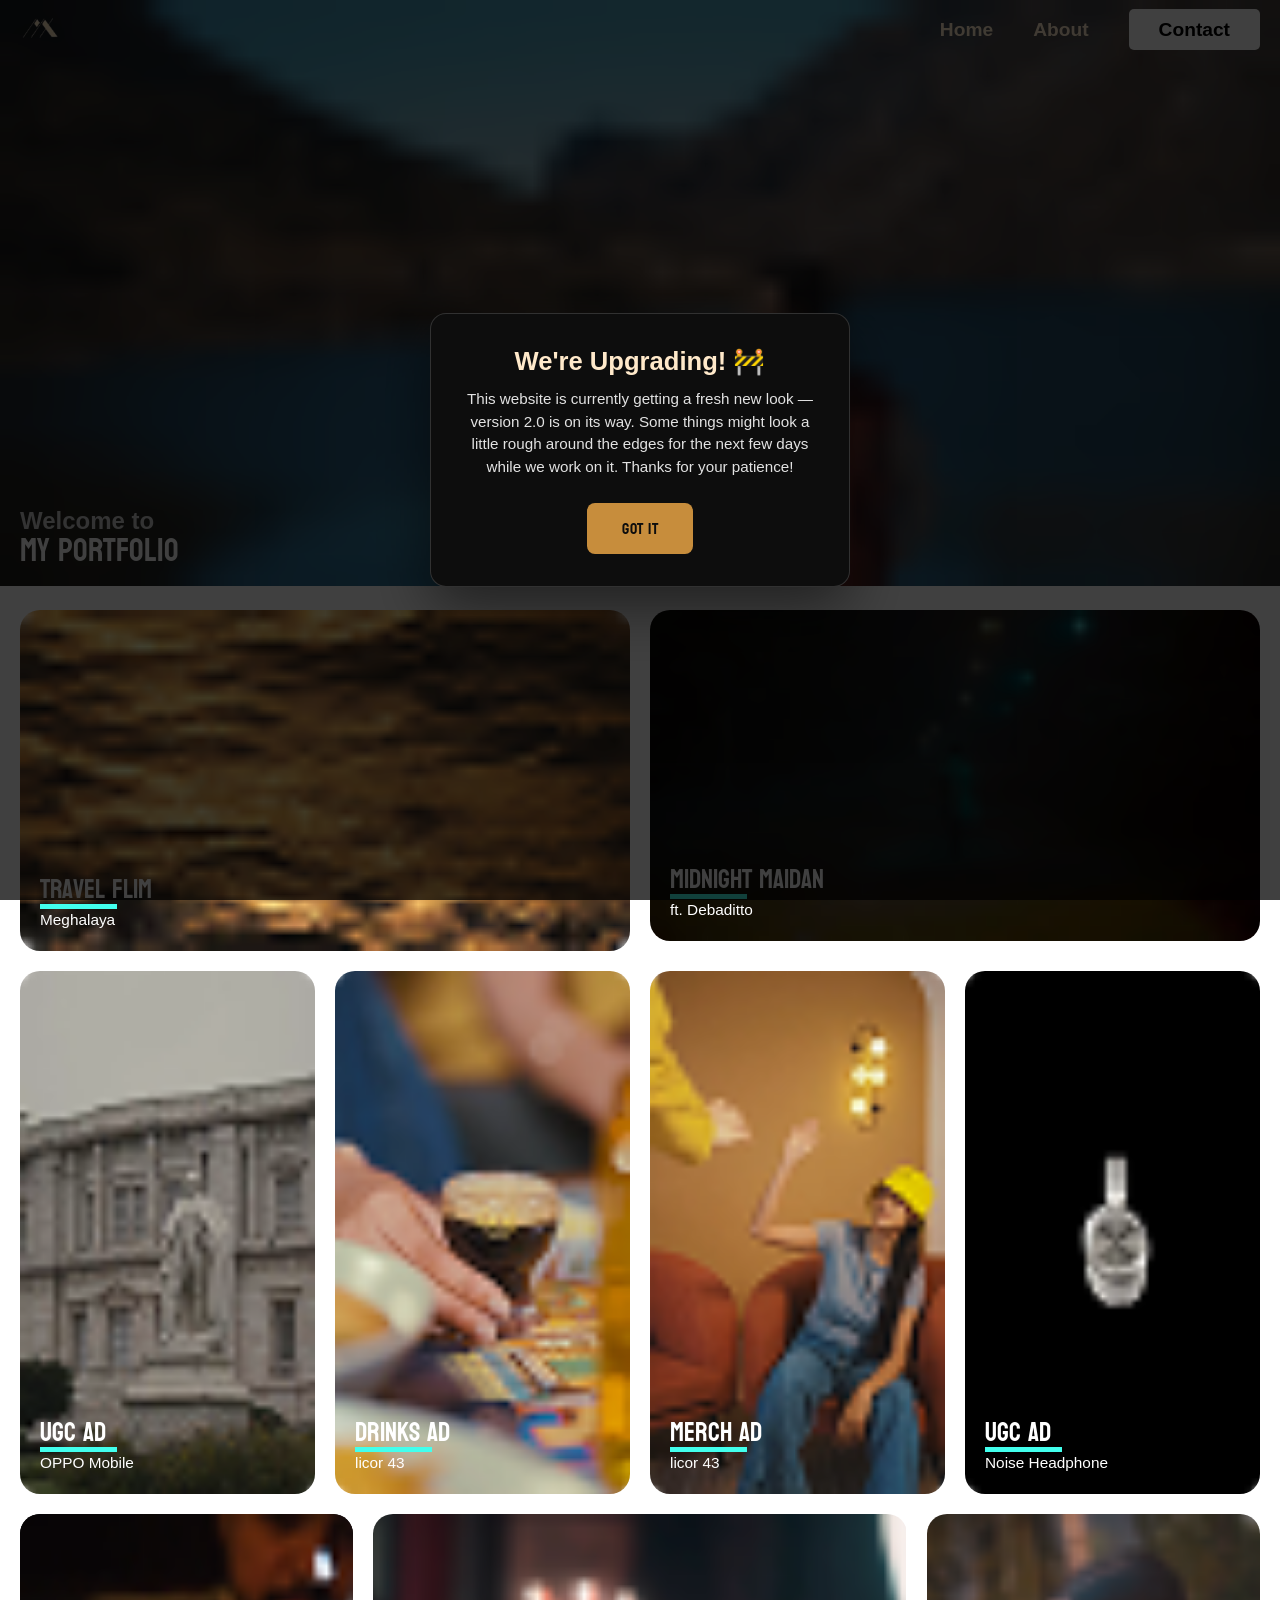
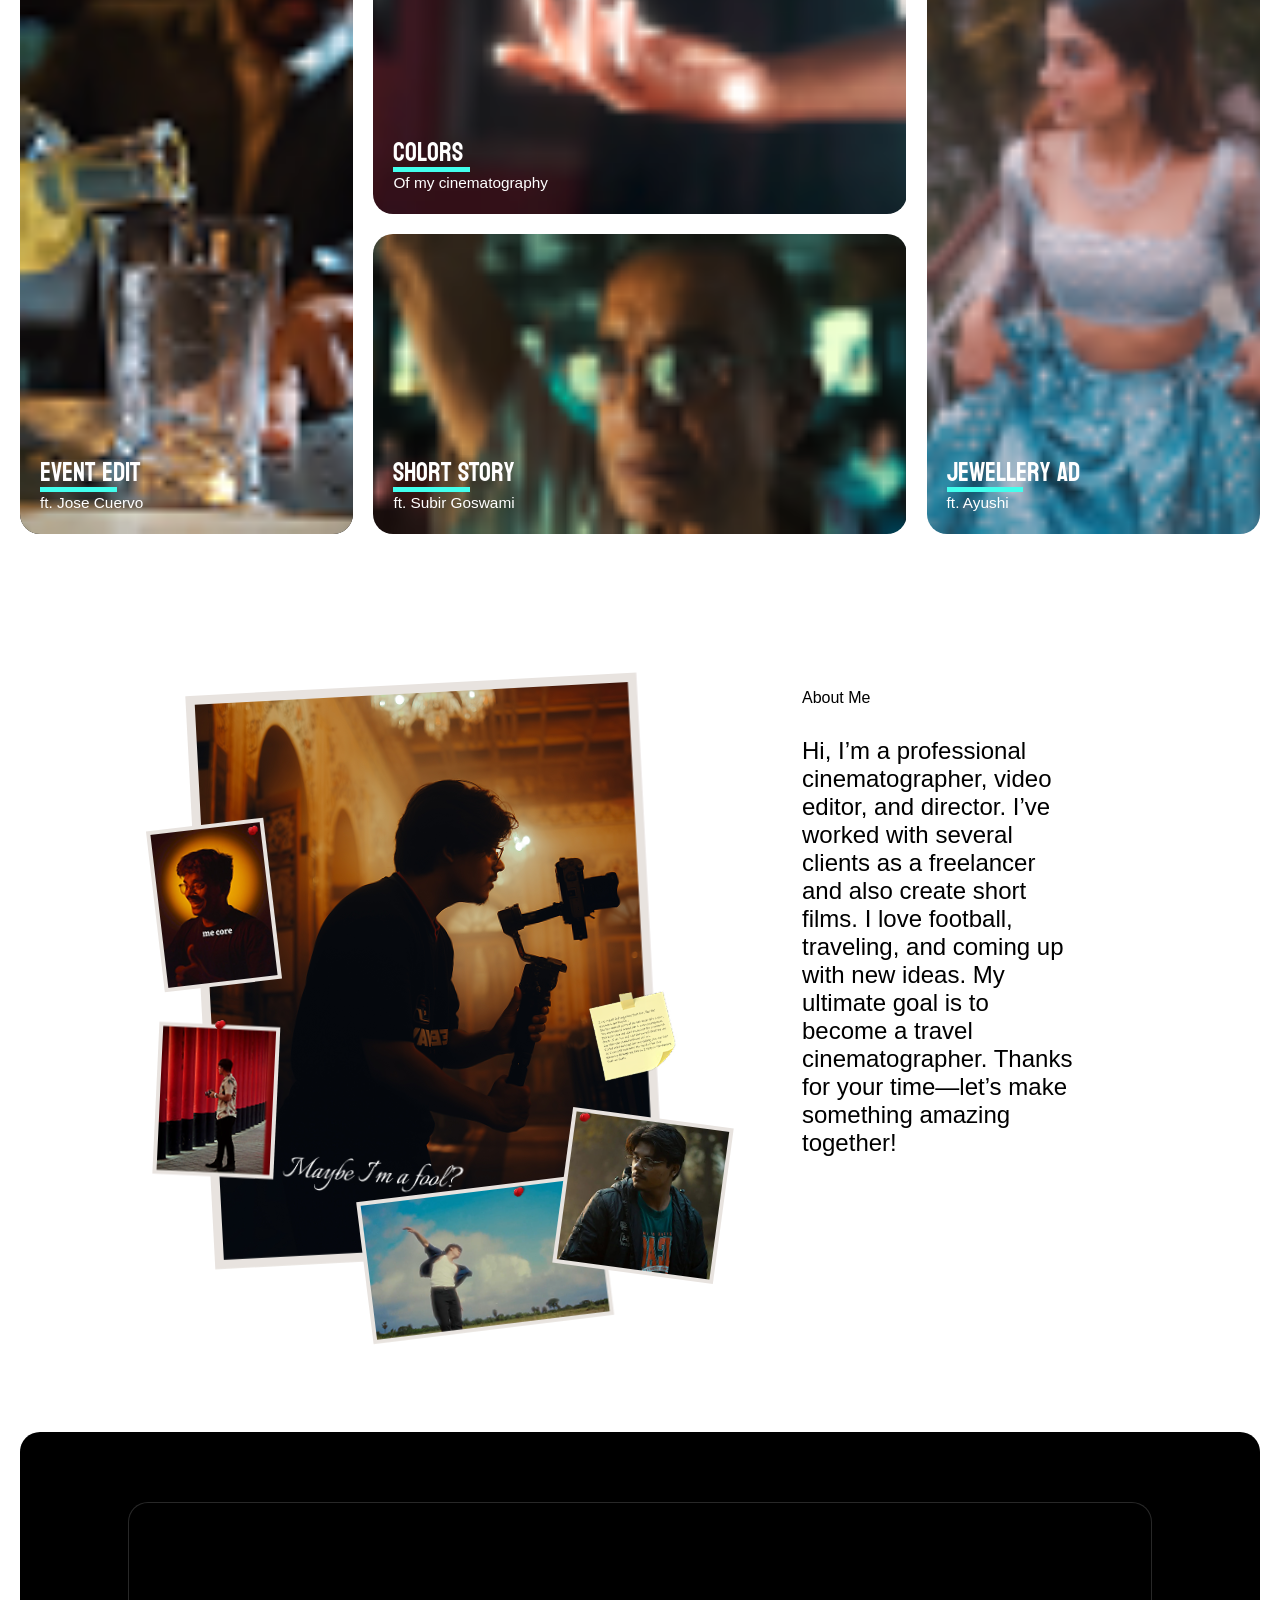
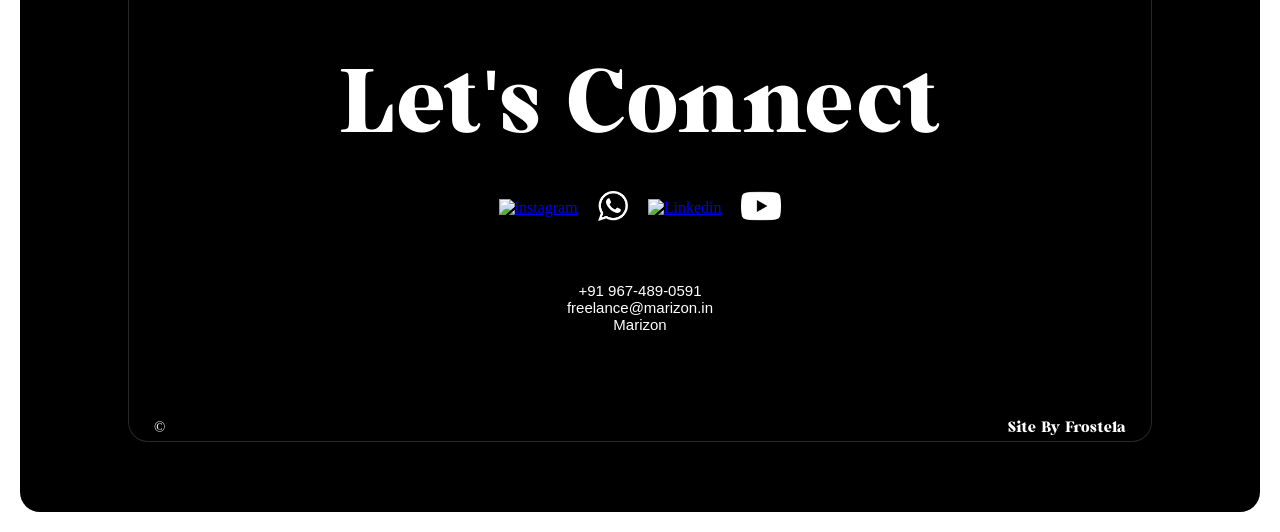
==== index.html @ afda03e9 "about me section done" ====
<!DOCTYPE html>
<html lang="en">

<head>
  <meta charset="UTF-8">
  <meta name="viewport" content="width=device-width, initial-scale=1.0">
  <link rel="stylesheet" href="style.css">
  <title>Marizon</title>

  <meta name="description"
    content="Portfolio of Marizon, showcasing cinematic videography, filmmaking, and professional video editing.">

  <link rel="canonical" href="https://marizon.in/">

  <meta property="og:title" content="Marizon | Cinematographer & Video Editor">
  <meta property="og:description" content="Explore cinematic videography, filmmaking, and professional video editing.">
  <meta property="og:image" content="https://marizon.in/contents/og-image.jpg">
  <meta property="og:url" content="https://marizon.in/">
  <meta property="og:type" content="website">

  <meta name="twitter:card" content="summary_large_image">
  <meta name="twitter:title" content="Marizon | Cinematographer & Video Editor">
  <meta name="twitter:description" content="Explore cinematic videography, filmmaking, and professional video editing.">
  <meta name="twitter:image" content="https://marizon.in/contents/og-image.jpg">

  <link rel="icon" href="/contents/favicon.ico">
</head>

<body>

  <div class="loader"></div>

  <div class="update-modal-overlay" id="updateModalOverlay">
    <div class="update-modal">
      <h2>We're Upgrading! 🚧</h2>
      <p>
        This website is currently getting a fresh new look — version 2.0 is on its way.
        Some things might look a little rough around the edges for the next few days
        while we work on it. Thanks for your patience!
      </p>
      <button id="updateModalOkBtn">Got it</button>
    </div>
  </div>

  <header>
    <nav>
      <a href="./" target="_self"><img src="contents/logo.png" fetchpriority="high" alt="logo_image" class="logo"></a>

      <button class="nav_toggle" aria-controls="primary-navigation" aria-expanded="false">
        <span class="bar"></span>
        <span class="bar"></span>
        <span class="bar"></span>
      </button>

      <div class="nav-overlay"></div>

      <ul id="primary-navigation" class="primary-navigation">
        <li class="active">
          <a href="./" target="_self">Home</a>
        </li>
        <li>
          <a href="#about_me" id="aboutMeButton">About</a>
        </li>
        <li>
          <a href="#footer" id="contactMeButton">Contact</a>
        </li>
      </ul>
    </nav>
  </header>

  <main>
    <section class="top-container">

      <video loop muted class="bgvideo" loading="lazy" preload="metadata"
        poster="/contents/video-posters/main_video_blur.png">
        <source src="contents/videos/main_video_pc.mp4" fetchpriority="high" type="video/mp4"
          media="(min-width: 768px)">
        <source src="contents/videos/main_video_phone.mp4" type="video/mp4" media="(max-width: 767px)">
      </video>

      <div class="texts">
        <h4>Welcome to</h4>
        <h2 class="main_title">My Portfolio</h2>
      </div>
    </section>

    <section class="a_mid_container">

      <div class="video-cards">
        <video loop muted class="mount_video" loading="lazy" preload="metadata"
          poster="/contents/video-posters/travel1-blur.png">
          <source src="contents/videos/travel1-PC.mp4" fetchpriority="high" type="video/mp4" media="(min-width: 768px)">
          <source src="contents/videos/travel1-phone.mp4" type="video/mp4" media="(max-width: 767px)">
        </video>
        <div class="texts">
          <h2 class="headline">Travel Flim</h2>
          <HR class='mainline'>
          </HR>
          <h4 class="mainsubtitle">Meghalaya</h4>
        </div>
      </div>

      <div class="video-cards">
        <video loop muted class="deb_moidan" loading="lazy" preload="metadata"
          poster="/contents/video-posters/deb_moidan_blur.png">
          <source src="contents/videos/car_pc.mp4" fetchpriority="high" type="video/mp4" media="(min-width: 768px)">
          <source src="contents/videos/car_phone.mp4" type="video/mp4" media="(max-width: 767px)">
        </video>
        <div class="texts">
          <h2 class="headline">Midnight Maidan</h2>
          <HR class='mainline'>
          </HR>
          <h4 class="mainsubtitle">ft. Debaditto</h4>
        </div>
      </div>

    </section>

    <section id="reels">

      <div class="video-cards">
        <video loop muted loading="lazy" class="myVideo" preload="metadata"
          poster="/contents/video-posters/Oppo-blur.png">
          <source src="contents/videos/Oppo-PC.mp4" type="video/mp4" media="(min-width: 768px)">
          <source src="contents/videos/oppo-phone.mp4" type="video/mp4" media="(max-width: 767px)">
        </video>
        <div class="texts">
          <h2 class="headline">UGC AD</h2>
          <HR class='mainline'>
          </HR>
          <h4 class="mainsubtitle">OPPO Mobile</h4>
        </div>
      </div>

      <div class="video-cards">
        <video loop muted class="drinks_video" loading="lazy" preload="metadata"
          poster="/contents/video-posters/LQR43-blur.png">
          <source src="contents/videos/LQR43-PC.mp4" type="video/mp4" media="(min-width: 768px)">
          <source src="contents/videos/LQR43-phone.mp4" type="video/mp4" media="(max-width: 767px)">
        </video>
        <div class="texts">
          <h2 class="headline">Drinks AD</h2>
          <HR class='mainline'>
          </HR>
          <h4 class="mainsubtitle">licor 43</h4>
        </div>
      </div>

      <div class="video-cards">
        <video loop muted class="drinks_video" loading="lazy" preload="metadata"
          poster="/contents/video-posters/LQR43merch-blur.png">
          <source src="contents/videos/Bike_pc.mp4" type="video/mp4" media="(min-width: 768px)">
          <source src="contents/videos/Bike_phone.mp4" type="video/mp4" media="(max-width: 767px)">
        </video>
        <div class="texts">
          <h2 class="headline">Merch AD</h2>
          <HR class='mainline'>
          </HR>
          <h4 class="mainsubtitle">licor 43</h4>
        </div>
      </div>

      <div class="video-cards">
        <video loop muted class="drinks_video" loading="lazy" preload="metadata"
          poster="/contents/video-posters/Noise-blur.png">
          <source src="contents/videos/Noise-PC.mp4" type="video/mp4" media="(min-width: 768px)">
          <source src="contents/videos/NOISE-phone.mp4" type="video/mp4" media="(max-width: 767px)">
        </video>
        <div class="texts">
          <h2 class="headline">UGC AD</h2>
          <HR class='mainline'>
          </HR>
          <h4 class="mainsubtitle">Noise Headphone</h4>
        </div>
      </div>

    </section>

    <section class="b_mid_container">

      <div class="vertical_reel">
        <video loop muted loading="lazy" class="myVideo" preload="metadata"
          poster="/contents/video-posters/josec-blur.png">
          <source src="contents/videos/didi_reel.mp4" type="video/mp4" media="(min-width: 768px)">
          <source src="contents/videos/didi_reel_small.mp4" type="video/mp4" media="(max-width: 767px)">
        </video>
        <div class="texts">
          <h2 class="headline">Event Edit</h2>
          <HR class='mainline'>
          </HR>
          <h4 class="mainsubtitle">ft. Jose Cuervo</h4>
        </div>
      </div>

      <div class="mid_div">
        <div class="mid_div_reel">
          <video loop muted loading="lazy" class="myVideo" preload="metadata"
            poster="/contents/video-posters/color_flim_blur.png">
            <source src="contents/videos/deb_moidan.mp4" type="video/mp4" media="(min-width: 768px)">
            <source src="contents/videos/deb_moidan_small.mp4" type="video/mp4" media="(max-width: 767px)">
          </video>
          <div class="texts">
            <h2 class="headline">Colors</h2>
            <HR class='mainline'>
            </HR>
            <h4 class="mainsubtitle">Of my cinematography</h4>
          </div>
        </div>

        <div class="mid_div_reel">
          <video loop muted loading="lazy" class="myVideo" preload="metadata"
            poster="/contents/video-posters/dadu_flim_blur.png">
            <source src="contents/videos/hiya_maidan_pc.mp4" type="video/mp4" media="(min-width: 768px)">
            <source src="contents/videos/hiya_moidan_phone.mp4" type="video/mp4" media="(max-width: 767px)">
          </video>
          <div class="texts">
            <h2 class="headline">Short Story</h2>
            <HR class='mainline'>
            </HR>
            <h4 class="mainsubtitle">ft. Subir Goswami</h4>
          </div>
        </div>
      </div>

      <div class="vertical_reel">
        <video loop muted loading="lazy" class="myVideo" preload="metadata"
          poster="/contents/video-posters/j_com_blur.png">
          <source src="contents/videos/j_com.mp4" type="video/mp4" media="(min-width: 768px)">
          <source src="contents/videos/J_Com_small.mp4" type="video/mp4" media="(max-width: 767px)">
        </video>
        <div class="texts">
          <h2 class="headline">jewellery ad</h2>
          <HR class='mainline'>
          </HR>
          <h4 class="mainsubtitle">ft. Ayushi</h4>
        </div>
      </div>

    </section>

    <section id="about_me">

      <div class="aboutMe_image">
        <img src="/contents/about_me_images/marizon_aboutme_pic.png" id="aboutMe_mainPic" alt="About me main picture">

        <img src="/contents/about_me_images/flying_aboutme_pic.png" id="aboutMe_flying" alt="Me flying picture"
          class="lightbox-trigger" data-type="video" data-src="/contents/videos/maybeAmAFool.mp4">

        <img src="/contents/about_me_images/meCore_aboutme_pic.png" id="aboutMe_meCore" alt="Me core picture"
          class="lightbox-trigger" data-type="video" data-src="/contents/videos/meCore.mp4">

        <img src="/contents/about_me_images/note_aboutme_pic.png" id="aboutMe_note" alt="note picture"
          class="lightbox-trigger" data-type="image" data-src="/contents/about_me_images/note_aboutme_pic_big.png">

        <img src="/contents/about_me_images/selfie_aboutme_pic.png" id="aboutMe_selfie" alt="My selfie"
          class="lightbox-trigger" data-type="image" data-src="/contents/about_me_images/selfie_aboutme_pic_big.png">

        <img src="/contents/about_me_images/toriGate_aboutme_pic.png" id="aboutMe_toriGate"
          alt="Me under Tori Gate picture" class="lightbox-trigger" data-type="image"
          data-src="/contents/about_me_images/toriGate_aboutme_pic_big.png">
      </div>

      <!-- put once, near end of <body> -->
      <div class="lightbox-overlay" id="lightboxOverlay">
        <button class="lightbox-close" id="lightboxClose" aria-label="Close">&times;</button>
        <div class="lightbox-content" id="lightboxContent"></div>
      </div>

      <div class="about-me-text">
        <h3>About Me</h3>
        <h2>Hi, I’m a professional cinematographer, video editor, and director.
          I’ve worked with several clients as a freelancer and also create short films.
          I love football, traveling, and coming up with new ideas. My ultimate goal
          is to become a travel cinematographer. Thanks for your time—let’s make something
          amazing together!
        </h2>
      </div>
    </section>
  </main>

  <footer>
    <div class="fotterbg">
      <video autoplay loop muted class="letsc_video" loading="lazy">
        <source src="contents/giphy2.mp4" fetchpriority="low" type="video/mp4">
      </video>
      <div class="fottglass">
        <div class="fotttext">
          <h1 class="conh1">Let's Connect</h1>
          <div class="scicons">
            <a class="ytcl" target="_blank" href="https://www.instagram.com/marizonx/"><img
                src="contents/instagram-white-icon.webp" alt="instagram" class="ig"></a>
            <a class="ytcl" target="_blank" href="http://Wa.me/919674890591/"><img src="contents/whatsapp.png"
                alt="Whatsapp" class="wapp"></a>
            <a class="ytcl" target="_blank" href="https://www.linkedin.com/in/marizonx/"><img
                src="contents/linkedin-app-white-icon.webp" alt="Linkedin" class="Lin"></a>
            <a class="ytcl" target="_blank" href="https://www.youtube.com/@anirbandass/"><img
                src="contents/youtube.webp" alt="youtube" class="yt"></a>
          </div>

          <div id="footer" class="cdet">
            <h4 class="cdeth1">+91 967-489-0591</h4>
            <h4 class="cdeth1">freelance@marizon.in</h4>
            <h4 class="cdeth1">Marizon</h4>
          </div>

        </div>
        <p class="crs"> &copy; <span id="currentYear"></span></p>
        <p class="siteby"><a target="_blank" href="https://frostela.com">Site By Frostela</a></p>
      </div>
    </div>
  </footer>
  <button class="scroll-to-top" id="scrollToTopBtn"><img src="contents/top.png" alt="Top"></button>
  <script type="text/javascript" src="script.js"></script>

  <script type="application/ld+json">
{
  "@context": "https://schema.org",
  "@graph": [
    {
      "@type": "Person",
      "@id": "https://marizon.in/#person",
      "name": "Anirban Das",
      "alternateName": "Marizon",
      "url": "https://marizon.in",
      "image": "https://marizon.in/contents/logo.png",
      "jobTitle": "Freelance Videographer, Cinematographer & Video Editor",
      "description": "Freelance videographer, cinematographer, and video editor creating cinematic visuals, commercial content, and storytelling films.",
      "sameAs": [
        "https://www.instagram.com/marizonx/",
        "https://www.youtube.com/@anirbandass"
      ]
      "email": "mailto:email@marizon.in",
      "telephone": "+919674890591"
      "knowsAbout": [
        "Videography",
        "Cinematography",
        "Video Editing",
        "Commercial Films",
        "Color Grading",
        "Content Creation"
      ]
    },
    {
      "@type": "WebSite",
      "@id": "https://marizon.in/#website",
      "url": "https://marizon.in",
      "name": "Marizon",
      "description": "Portfolio of Anirban Das (Marizon), freelance videographer, cinematographer, and video editor.",
      "publisher": {
        "@id": "https://marizon.in/#person"
      },
      "inLanguage": "en"
    }
  ]
}
</script>
</body>

</html>
---- style.css ----
* {
    margin: 0;
    padding: 0;
    box-sizing: border-box;
}

@media (prefers-reduced-motion: no-preference) {
  html {
    scroll-behavior: smooth;
  }
}

@font-face {
    font-family: 'ProzaLibre-BoldItalic';
    src: url(/fonts/ProzaLibre-BoldItalic.ttf);
    font-display: swap;
}

@font-face {
    font-family: 'Koulen-Regular';
    src: url(/fonts/Koulen-Regular.ttf);
    font-display: swap;
}

@font-face {
    font-family: 'Black_Emerald';
    src: url(/fonts/Black_Emerald.ttf);
    font-display: swap;
}

body {
    overflow-x: hidden;
}

/* Hide the scrollbar for Chrome, Safari, and Opera */
body::-webkit-scrollbar {
    width: 8px;
    background-color: #ffffff;
}

/* Customize scrollbar track */
body::-webkit-scrollbar-track {
    border-radius: 10px;
}

/* Customize scrollbar thumb */
body::-webkit-scrollbar-thumb {
    background-color: #776e61;
    border-radius: 10px;
}

/* Show scrollbar on hover */
body:hover::-webkit-scrollbar {
    width: 8px;
}

/* Optional: Customize scrollbar corner */
body::-webkit-scrollbar-corner {
    background-color: #ffffff;
}

/* ===== UPDATE NOTICE MODAL ===== */

.update-modal-overlay {
    position: fixed;
    inset: 0;
    background: rgba(0, 0, 0, 0.75);
    display: flex;
    align-items: center;
    justify-content: center;
    z-index: 5000;
    opacity: 1;
    visibility: visible;
    transition: opacity 0.3s ease, visibility 0.3s ease;
}

.update-modal-overlay.hidden {
    opacity: 0;
    visibility: hidden;
    pointer-events: none;
}

.update-modal {
    background: #0d0d0d;
    border: 1px solid rgba(255, 255, 255, 0.15);
    border-radius: 16px;
    max-width: 420px;
    width: 88%;
    padding: 2rem 1.75rem;
    text-align: center;
    box-shadow: 0 20px 60px rgba(0, 0, 0, 0.5);
}

.update-modal h2 {
    color: #FFE9CA;
    font-family: Arial, Helvetica, sans-serif;
    font-size: 1.6rem;
    margin-bottom: 0.75rem;
}

.update-modal p {
    color: #e2e2e2;
    font-family: Arial, sans-serif;
    font-size: 0.95rem;
    line-height: 1.5;
    margin-bottom: 1.5rem;
}

.update-modal button {
    background-color: #c78d3c;
    color: #0d0d0d;
    border: none;
    padding: 0.7rem 2.2rem;
    border-radius: 8px;
    font-family: 'Koulen-Regular', sans-serif;
    font-size: 1rem;
    letter-spacing: 0.5px;
    cursor: pointer;
    transition: background-color 0.2s ease;
}

.update-modal button:hover {
    background-color: #a86f29;
}


/* ===== NAVBAR ===== */

nav {
    width: 100%;
    position: fixed;
    top: 0;
    left: 0;
    display: flex;
    align-items: center;
    justify-content: space-between;
    padding: 12px 20px;
    z-index: 1000;
}

.logo {
    width: 3.2vw;
    height: auto;
}

.nav_toggle {
    background: none;
    border: none;
    cursor: pointer;
    display: flex;
    flex-direction: column;
    justify-content: center;
    align-items: center;
    width: 32px;
    height: 32px;
    z-index: 1002;
}

.nav_toggle .bar {
    display: block;
    width: 26px;
    height: 3px;
    background-color: #FFE9CA;
    border-radius: 2px;
    margin: 4px 0;
    transition: transform 0.3s ease, opacity 0.3s ease;
}

/* Morph into X when open */
.nav_toggle.active .bar:nth-child(1) {
    transform: translateY(11px) rotate(45deg);
}

.nav_toggle.active .bar:nth-child(2) {
    opacity: 0;
}

.nav_toggle.active .bar:nth-child(3) {
    transform: translateY(-11px) rotate(-45deg);
}

/* Mobile nav panel — drops from top, below the navbar */
.primary-navigation {
    position: absolute;
    top: 100%;
    left: 0;
    width: 100%;
    height: 30vh;
    background: #0d0d0d;
    display: flex;
    flex-direction: column;
    align-items: center;
    justify-content: center;
    gap: 2rem;
    padding: 0 2rem 2rem 2rem;
    list-style: none;
    transform: translateY(-100%);
    opacity: 0;
    visibility: hidden;
    transition: transform 0.3s ease, opacity 0.3s ease, visibility 0.3s ease;
    z-index: 1001;
}

.primary-navigation.open {
    transform: translateY(0);
    opacity: 1;
    visibility: visible;
}

.primary-navigation a {
    color: #FFE9CA;
    text-decoration: none;
    font-size: 1.2rem;
    font-family: Helvetica, Arial, sans-serif;
    font-weight: 700;
}

.primary-navigation #contactMeButton {
    background-color: #ffffff !important;
    color: rgb(0, 0, 0) !important;
    padding: 10px 30px;
    border-radius: 5px;
}

.primary-navigation a:hover {
    color: #998569;
}

.back-butt {
    background: none;
    border: none;
    cursor: pointer;
    align-self: flex-end;
    margin-bottom: 1rem;
}

.x-icon {
    width: 22px;
}



/* Dark overlay behind the panel */
.nav-overlay {
    position: fixed;
    inset: 0;
    background: rgba(0, 0, 0, 0.5);
    opacity: 0;
    visibility: hidden;
    transition: opacity 0.3s ease;
    z-index: 1000;
}

.nav-overlay.open {
    opacity: 1;
    visibility: visible;
}

/* ===== DESKTOP ===== */
@media (min-width: 1070px) {

    .nav_toggle,
    .nav-overlay {
        display: none;
    }

    .primary-navigation {
        position: static;
        height: auto;
        width: auto;
        background: transparent;
        flex-direction: row;
        align-items: center;
        gap: 2.5rem;
        padding: 0;
        transform: none;
        transition: none;
        opacity: 1;
        visibility: visible;
    }

    /* .primary-navigation a {
        font-size: 1.5rem;
    } */
}

.bgvideo {
    position: relative;
    top: 0;
    left: 0;
    width: 100%;
    height: 100%;
    object-fit: cover;
    z-index: 1;
    background-image: url(contents/main_video_blur.png);
    background-size: cover;
}

.top-container {
    position: relative;
    z-index: 1;
    transition: top 0.5s, font-size 0.5s;
    left: 0;
}

.top-container h4 {
    font-size: 1.5rem;
    font-family: Arial, Helvetica, sans-serif;
    color: rgb(202, 202, 202);
}

.top-container .main_title {
    line-height: 1;
}

.top-container .texts {
    bottom: 10px !important;
}

/* .main_title,
.main_line,
.main_subtitle {
    position: absolute;
    left: 2%;
    z-index: 2;
} */

.main_title {
    font-size: 2.5vw;
    color: #ffffff;
    font-family: 'Koulen-Regular', sans-serif;
    font-weight: 200;
    text-align: left;
    transition: font-size 0.5s;
    bottom: 0;
    padding-bottom: 1vw;
    position: relative;
}

.main_line {
    background-color: #42ffed;
    transition: margin-bottom 0.5s;
    position: relative;
}

.main_subtitle {
    color: #ffffff;
    font-family: 'Koulen-Regular', sans-serif;
    font-weight: 100;
    transition: font-size 0.5s;
    position: relative;
}


@media (min-aspect-ratio: 16/9) {
    .bgvideo {
        width: 100%;
        height: 86vh;
    }

    .main-container {
        top: 76%;
        font-size: 3vh;
    }
}


@media (max-aspect-ratio: 16/9) {
    .bgvideo {
        width: 100%;
        height: auto;
    }

    .main-container {
        top: 56%;
        font-size: 3vh;
    }
}

.a_mid_container {
    position: relative;
    width: 100%;
    z-index: 1;
    transition: top 0.5s, font-size 0.5s;
    left: 0;
    padding: 20px;
    columns: 2;
    column-gap: 20px;
}

.video-cards {
    position: relative;
    width: 100%;

}

.texts {
    position: absolute;
    bottom: 20px;
    left: 20px;
    z-index: 5;
}

.headline {
    position: relative;
    z-index: 21;
    color: white;
    font-size: 2vw;
    font-family: 'Koulen-Regular', sans-serif;
    font-weight: 100;
    text-align: left;
    transition: font-size 0.5s;
    top: 1%;
    line-height: 100%;
}

.mainline {
    margin: 0;
    padding: 0;
    border: 0;
    width: 6vw;
    height: 0.6vh;
    background-color: #42ffed;
    transition: margin-bottom 0.5s;

}

.mainsubtitle {
    color: #ffffff;
    font-family: arial, sans-serif;
    font-size: 1.2vw;
    font-weight: 100;
    text-align: left;
    transition: font-size 0.5s;
    line-height: 140%;
}

.video-cards video {
    position: relative;
    width: 100%;
    border-radius: 20px;
    display: block;
}

/* .mount_video,
.deb_moidan,
.drinks_video {
    margin-bottom: 20px;
    
} */

/* reels --------------------------------------------------------------------------------------------- */

#reels {
    position: relative;
    width: 100%;
    z-index: 1;
    transition: top 0.5s, font-size 0.5s;
    left: 0;
    padding: 0 20px;
    columns: 4;
    column-gap: 20px;
    margin-bottom: 20px;
}


/* B Mid Container -------------------------------------------------------------------------------------*/

.b_mid_container {
    position: relative;
    width: 100%;
    z-index: 1;
    transition: top 0.5s, font-size 0.5s;
    left: 0;
    padding: 0 20px;
    display: flex;
    align-items: stretch;
    gap: 20px;
}

.vertical_reel{
    position: relative;
    flex: 1;
}

.vertical_reel video {
    width: 100%;
    height: 100%;
    border-radius: 20px;
    background: #000;
    display: block;
    object-fit:cover;
}

.mid_div {
    display: flex;
    width: 43%;
    gap: 20px;
    flex-direction: column;
    position: relative;
}

.mid_div_reel {
    aspect-ratio: 16/9;
    height: 50%;
    position: relative;
}

.mid_div_reel video {
    width: 100%;
    height: 100%;
    object-fit: cover;
    border-radius: 20px;
    display: block;
}

.color_flim_video,
.dj_video,
.gym_video,
.mount_video,
.drinks2_video {
    cursor: pointer;
}

/* Loader ------------------------------------------------------------------------------------------------- */

.loader {
    position: fixed;
    top: 0;
    left: 0;
    width: 100vw;
    height: 100vh;
    display: flex;
    justify-content: center;
    align-items: center;
    background-color: black;
    transition: opacity 0.75s visibility 0.75s;
    z-index: 1000;
}

.loader-hidden {
    opacity: 0;
    visibility: hidden;
}

.loader::after {
    content: "";
    width: 75px;
    height: 75px;
    border: 15px solid #ffffff;
    border-top-color: #c78d3c;
    border-radius: 50%;
    animation: loading 0.75s ease infinite;
}

@keyframes loading {
    from {
        transition: rotate(0turn);
    }

    to {
        transform: rotate(1turn);
    }
}

.letsc_video {
    position: absolute;
    /* Make the video position absolute */
    top: 0;
    left: 0;
    width: 100%;
    height: 100%;
    object-fit: cover;
    /* Ensures the video covers the entire area without distortion */
    z-index: 1;
    /* Ensures the video stays behind other content */
}

/* About me Section ---------------------------------------------------------------------------------------------- */

#about_me{
    display: flex;
    flex-direction: row;
    padding: 150px 200px;
    gap: 150px;
    justify-content: center;
    align-items: center;
    scroll-margin-top: 0px;
}

.about-me-text h3{
    font-family: Arial, Helvetica, sans-serif;
    font-weight: 100;
    margin-bottom: 30px;
    font-size: 1rem;
}

.about-me-text h2{
    font-family: Arial, Helvetica, sans-serif;
    font-weight: 100;
    padding-bottom: 100px;
}

.aboutMe_image{
    position: relative;
}

#aboutMe_mainPic{
    position: relative;
    z-index: 1;
    transform:rotate(-3deg);
}

#aboutMe_flying{
    position: absolute;
    z-index: 2;
    left: 164px;
    bottom: -68px;
    transform:rotate(-7deg);
}

#aboutMe_meCore{
    position: absolute;
    z-index: 2;
    left: -45px;
    bottom: 276px;
    transform:rotate(-6.69deg);
}

#aboutMe_note{
    position: absolute;
    z-index: 2;
    left: 388px;
    bottom: 179px;
}

#aboutMe_selfie{
    position: absolute;
    z-index: 3;
    left: 362px;
    bottom: -12px;
    transform:rotate(7.65deg);
}

#aboutMe_toriGate{
    position: absolute;
    z-index: 2;
    left: -44px;
    bottom: 85px;
    transform:rotate(2.68deg);
}

#aboutMe_flying, #aboutMe_meCore{
    cursor: url('/contents/play_hover.png') 16 16, pointer;
}

#aboutMe_note, #aboutMe_selfie, #aboutMe_toriGate{
    cursor: url('/contents/zoom_hover.png') 16 16, pointer;
}

/* ===== Lightbox ===== */

.lightbox-overlay {
    position: fixed;
    inset: 0;
    background: transparent;
    backdrop-filter: blur(12px);
    -webkit-backdrop-filter: blur(12px);
    display: flex;
    align-items: center;
    justify-content: center;
    z-index: 3000;
    opacity: 0;
    visibility: hidden;
    transition: opacity 0.3s ease, visibility 0.3s ease;
}

.lightbox-overlay.open {
    opacity: 1;
    visibility: visible;
}

.lightbox-content {
    max-width: 85vw;
    max-height: 85vh;
    position: relative;
    transform: scale(0.92);
    transition: transform 0.3s ease;
}

.lightbox-overlay.open .lightbox-content {
    transform: scale(1);
}

.lightbox-content img,
.lightbox-content video {
    max-width: 85vw;
    max-height: 85vh;
    width: auto;
    height: auto;
    display: block;
    /* box-shadow: 0 20px 60px rgba(0, 0, 0, 0.5); */
}

.lightbox-close {
    position: fixed;
    top: 24px;
    right: 32px;
    background: none;
    border: none;
    color: #fff;
    font-size: 2.5rem;
    line-height: 1;
    cursor: pointer;
    z-index: 3001;
    opacity: 0.85;
    transition: opacity 0.2s ease, transform 0.2s ease;
}

.lightbox-close:hover {
    opacity: 1;
    transform: rotate(90deg);
}

body.lightbox-locked {
    overflow: hidden;
}

/* Footer Section ------------------------------------------------------------------------------------------------------ */

footer {
    display: flex;
    justify-content: center;
    align-items: center;
    width: 100%;
    height: 80vh;
    padding: 20px;
    position: relative;
    overflow: hidden;
    box-sizing: border-box;
}

.fotterbg {
    position: relative;
    /* Set the position to relative to contain the video */
    width: 100%;
    /* Full width of the footer */
    height: 100%;
    /* Full height of the footer */
    background-color: black;
    z-index: 2;
    overflow: hidden;
    box-sizing: border-box;
    border-radius: 20px;
    background-size: cover;
    background-repeat: no-repeat;
}


.fottglass {
    position: absolute;
    top: 50%;
    left: 50%;
    width: 80vw;
    height: 60vh;
    transform: translate(-50%, -50%);
    align-items: center;
    justify-content: center;
    display: flex;
    flex-direction: column;
    flex-wrap: wrap;
    border-radius: 20px;
    background-color: hsla(0, 0%, 0%, 0.534);
    z-index: 4;
    box-sizing: border-box;
    border: 1px solid;
    border-color: hsla(0, 0%, 100%, 0.158)
}

@supports (backdrop-filter: blur(3em)) {
    .fottglass {
        background: hsla(0, 0%, 0%, 0.041);
        backdrop-filter: blur(0.5em);
    }

}


.conh1 {
    color: #ffffff;
    font-size: 7vw;
    font-weight: 200;
    transition: font-size 0.5s;
    z-index: 5;
    text-align: center;
    position: relative;
    font-family: 'Black_Emerald', 'Helvetica Neue', Helvetica, arial;
}

.scicons {
    display: flex;
    flex-direction: row;
    position: relative;
    top: 10px;
    flex-wrap: wrap;
    justify-content: center;
    margin: 2%;
}

img.ig {
    width: 30px;
    margin: 10px;
    transition: all 0.3s ease;
}

img.ig:hover {
    content: url(contents/1_Instagram_colored_svg_1-512.webp);
}

img.wapp {
    width: 30px;
    margin: 10px;
}

img.wapp:hover {
    content: url(contents/images-removebg-preview.png);
}

img.Lin {
    width: 29px;
    margin: 10px;
}

img.Lin:hover {
    content: url(contents/LinkedIn_icon.svg.png);
}

img.yt {
    width: 40px;
    margin: 10px;
}

img.yt:hover {
    content: url(contents/youtube\ color.png);
}

.ytcl {
    align-self: center;
}

.cdet {
    display: flex;
    flex-direction: column;
    position: relative;
    top: 40px;
}

.cdeth1 {
    color: #ffffff;
    font-weight: 200;
    transition: font-size 0.5s;
    z-index: 5;
    text-align: center;
    position: relative;
    font-size: 15px;
    font-family: Arial, Helvetica, sans-serif;
}

.crs {
    font-size: 15px;
    z-index: 6;
    color: rgb(255, 255, 255);
    position: absolute;
    bottom: 5px;
    /* adjust as needed */
    left: 25px;
    /* adjust as needed */

}

.siteby {
    font-size: 15px;
    z-index: 6;
    color: rgb(255, 255, 255);
    position: absolute;
    bottom: 5px;
    /* adjust as needed */
    right: 25px;
    /* adjust as needed */
}

.siteby a {
    text-decoration: none;
    color: rgb(255, 255, 255);
    font-family: 'Black_Emerald', 'Helvetica Neue', Helvetica;
}

.siteby a:hover {
    color: rgb(134, 134, 134);
}

.scroll-to-top {
    display: none;
    /* Hidden by default */
    position: fixed;
    bottom: 20px;
    right: 20px;
    z-index: 1000;
    background-color: #c78d3c;
    /* Black background */
    border: none;
    padding: 10px 15px;
    border-radius: 50%;
    cursor: pointer;
    width: 60px;
    height: 60px;
}

.scroll-to-top img {
    width: 50px;
    height: auto;
    position: absolute;
    top: 50%;
    left: 50%;
    transform: translate(-50%, -50%);
}

.scroll-to-top img:hover {
    content: url(contents/top_white.png);
}

.scroll-to-top.show {
    display: block;
    /* Show button when scrolled to bottom */
}

/* Tab view */

@media (min-width: 768px) and (max-width: 1070px) {

    .menubar {
        width: 4vh;
        height: auto;
    }

    .logo {
        width: 5vw;
        height: auto;
        transition: width 0.5s;
    }

    .main_title {
        font-size: 3vw;
    }

    .x-icon {
        width: 5vw;
        transition: width 0.1s;
        position: absolute;
        /* Add this line */
        top: 2%;
        left: 2%;
    }

    .headline {
        position: relative;
        z-index: 21;
        color: white;
        font-size: 150%;
        font-family: 'Koulen-Regular', sans-serif;
        font-weight: 100;
        text-align: left;
        transition: font-size 0.5s;
        top: 1%;
        line-height: 100%;
    }

    .mainline {
        margin: 0;
        padding: 0;
        border: 0;
        width: 20%;
        height: 0.5vh;
        background-color: #42ffed;
        transition: margin-bottom 0.5s;

    }

    .mainsubtitle {
        color: #ffffff;
        font-size: 80%;
        font-weight: 200;
        text-align: left;
        transition: font-size 0.5s;
        line-height: 150%;
    }

    .mini_title {
        position: absolute;
        left: 2vw;
        bottom: 4vw;
    }

}

/* Mobile Styles */

@media (max-width: 767px) {
    nav {
        background-color: black;
        position: relative;
    }

    .menubar {
        width: 8vw;
        height: auto;
    }

    .logo {
        width: 10vw;
        height: auto;
        transition: width 0.5s;
    }

    .content h1 {
        color: #ffffff;
        font-size: 2vh;
        font-weight: 600;
        transition: font-size 0.5s;
    }

    button.nav_toggle {
        padding-right: 5px;
        transition: width 0.5s;
    }

    .bgvideo {
        position: relative;
        width: 100%;
        height: 55vh;
        object-fit: cover;
        z-index: 1;
    }

    .main_title {
        font-size: 10vw;
    }

    .mount_video {
        width: 100%;
        border-radius: 15px;
        grid-column: 1 / 3;
        grid-row: 9 / auto;
    }

    .my_works_img {
        width: 100%;
        height: auto;
        grid-column: 1 / 3;
        grid-row: 1 / 8;
        border-radius: 15px;
    }

    .deb_moidan {
        width: 100%;
        border-radius: 15px;
        grid-column: 1 / 3;
        grid-row: 57 / auto;
    }

    .my_work_h {
        font-size: 9vw;
    }

    .j_com_video {
        width: 100%;
        border-radius: 15px;
        grid-column: 1 / 2;
        grid-row: 28 / auto;
    }

    .drinks_video {
        width: 100%;
        border-radius: 15px;
        grid-column: 2 / 3;
        grid-row: 28 / auto;
        background-image: url(contents/drinks_blur_small.png);
    }

    .x-icon {
        width: 10vw;
        transition: width 0.1s;
        position: absolute;
        /* Add this line */
        top: 2%;
        left: 2%;
    }

    .siteby {
        font-size: 10px;
        z-index: 10;
    }

    .crs {
        font-size: 10px;

    }

    .gr_container {
        grid-template-columns: 1fr;
        grid-template-rows: 1fr;
    }

    .headline {
        position: relative;
        z-index: 21;
        color: white;
        font-size: 180%;
        font-family: 'Koulen-Regular', sans-serif;
        font-weight: 100;
        text-align: left;
        transition: font-size 0.5s;
        top: 1%;
        line-height: 100%;
    }

    .mainline {
        margin: 0;
        padding: 0;
        border: 0;
        width: 13%;
        height: 0.6vh;
        background-color: #42ffed;
        transition: margin-bottom 0.5s;

    }

    .mainsubtitle {
        color: #ffffff;
        font-size: 110%;
        font-weight: 200;
        text-align: left;
        transition: font-size 0.5s;
        line-height: 150%;
    }
}

@media (min-width: 440px) and (max-width: 766px) {
    .main_title {
        font-size: 10vw;
    }

    .conh1 {
        color: #ffffff;
        font-size: 15vw;
        font-weight: 200;
        transition: font-size 0.5s;
        z-index: 5;
        text-align: center;
        position: relative;
        font-family: 'Black_Emerald', 'Helvetica Neue', Helvetica, arial;
    }

    .headline {
        position: relative;
        z-index: 21;
        color: white;
        font-size: 150%;
        font-family: 'Koulen-Regular', sans-serif;
        font-weight: 100;
        text-align: left;
        transition: font-size 0.5s;
        top: 1%;
        line-height: 100%;
    }

    .mainline {
        margin: 0;
        padding: 0;
        border: 0;
        width: 25%;
        height: 0.5vh;
        background-color: #42ffed;
        transition: margin-bottom 0.5s;

    }

    .mainsubtitle {
        color: #ffffff;
        font-size: 100%;
        font-weight: 200;
        text-align: left;
        transition: font-size 0.5s;
        line-height: 150%;
    }
}

@media (min-width: 289px) and (max-width: 439px) {
    .main_title {
        font-size: 30px;
    }

    .main_line {
        width: 20vw;
        height: 5px;
        transition: margin-bottom 0.5s;
        top: 86%;
    }

    .main_subtitle {
        font-size: 15px;
        transition: font-size 0.5s;
        top: 87%;
    }

    .conh1 {
        color: #ffffff;
        font-size: 15vw;
        font-weight: 200;
        transition: font-size 0.5s;
        z-index: 5;
        text-align: center;
        position: relative;
        font-family: 'Black_Emerald', 'Helvetica Neue', Helvetica, arial;
    }

    .headline {
        position: relative;
        z-index: 21;
        color: white;
        font-size: 120%;
        font-family: 'Koulen-Regular', sans-serif;
        font-weight: 100;
        text-align: left;
        transition: font-size 0.5s;
        top: 1%;
        line-height: 100%;
    }

    .mainline {
        margin: 0;
        padding: 0;
        border: 0;
        width: 35%;
        height: 0.4vh;
        background-color: #42ffed;
        transition: margin-bottom 0.5s;

    }

    .mainsubtitle {
        color: #ffffff;
        font-size: 70%;
        font-weight: 200;
        text-align: left;
        transition: font-size 0.5s;
        line-height: 150%;
    }

}

@media (min-width: 100px) and (max-width: 290px) {
    .main_title {
        font-size: 30px;
    }

    .main_line {
        width: 20vw;
        height: 6px;
        transition: margin-bottom 0.5s;
        top: 85.5%;
    }

    .main_subtitle {
        font-size: 15px;
        transition: font-size 0.5s;
        top: 86%;
    }

    .headline {
        position: relative;
        z-index: 21;
        color: white;
        font-size: 60%;
        font-family: 'Koulen-Regular', sans-serif;
        font-weight: 100;
        text-align: left;
        transition: font-size 0.5s;
        top: 1%;
        line-height: 100%;
    }

    .mainline {
        margin: 0;
        padding: 0;
        border: 0;
        width: 35%;
        height: 0.2vh;
        background-color: #42ffed;
        transition: margin-bottom 0.5s;

    }

    .mainsubtitle {
        color: #ffffff;
        font-size: 50%;
        font-weight: 200;
        text-align: left;
        transition: font-size 0.5s;
        line-height: 150%;
    }

}
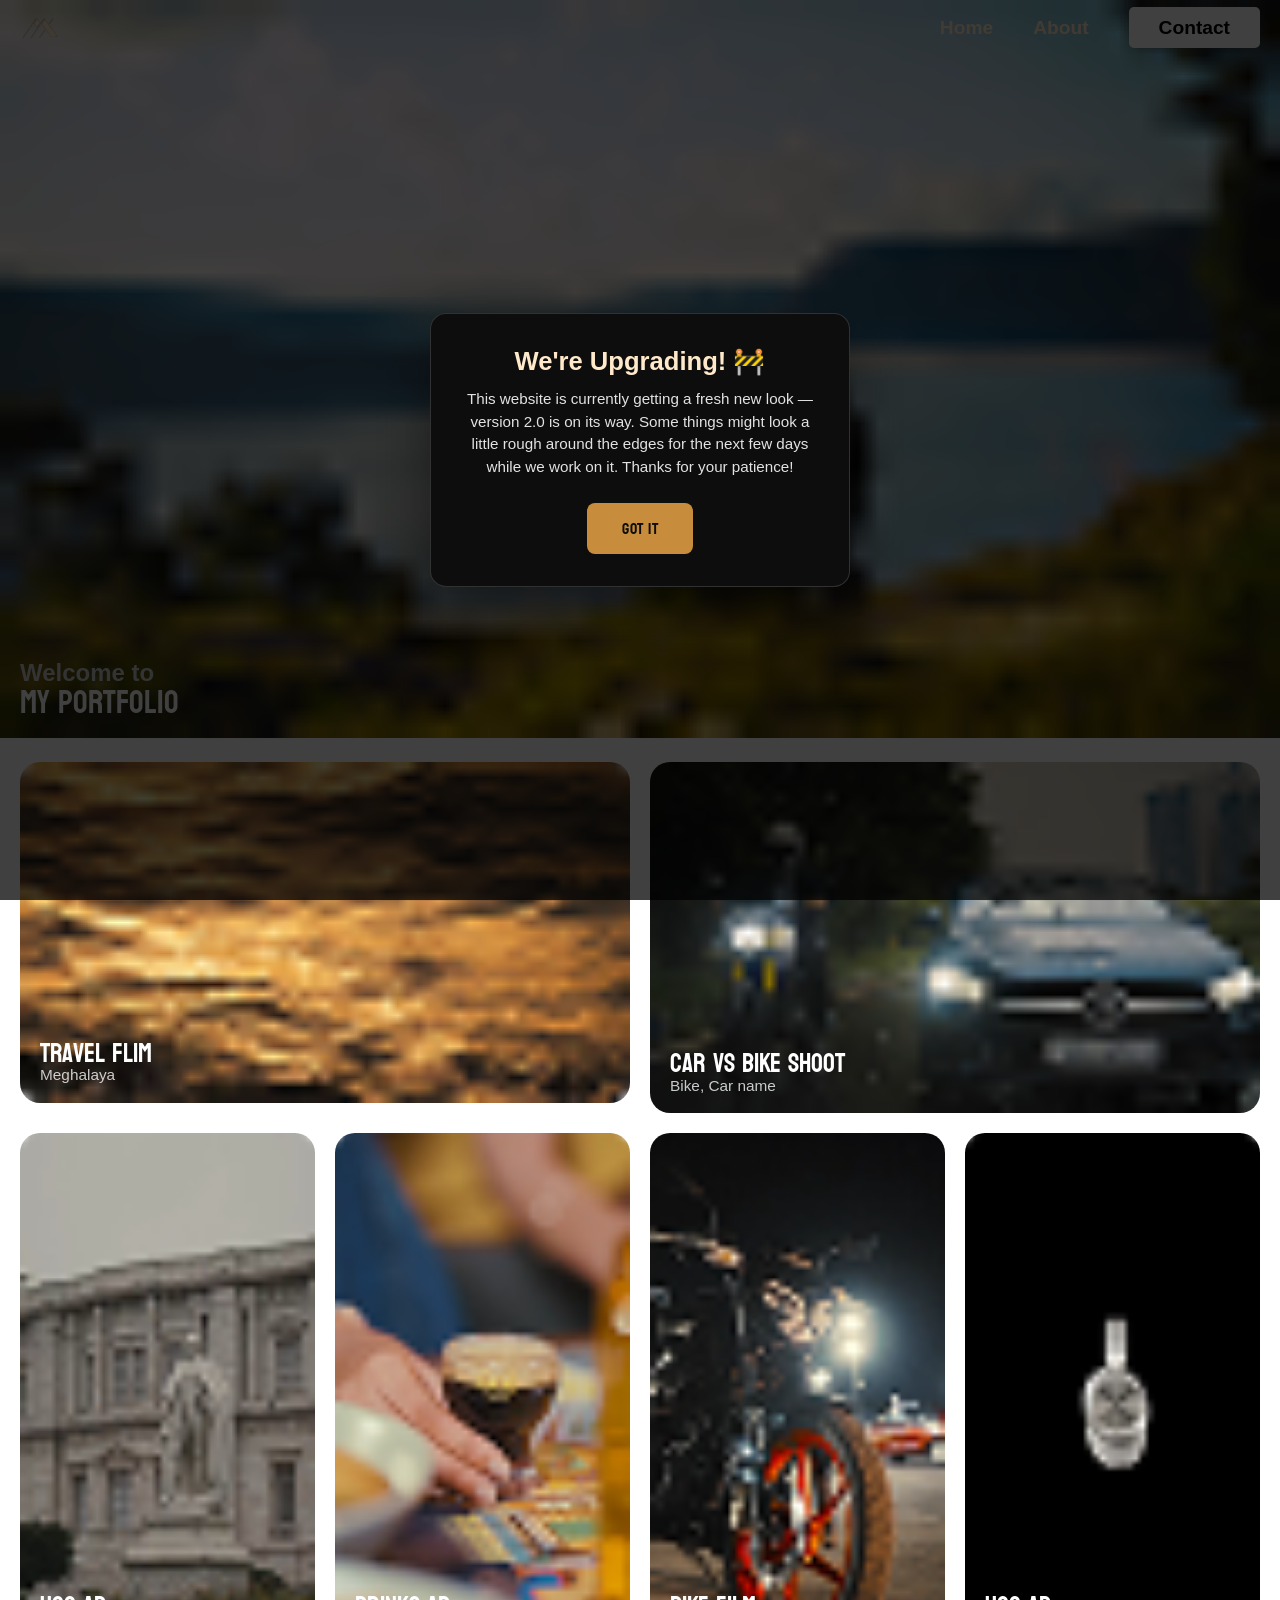
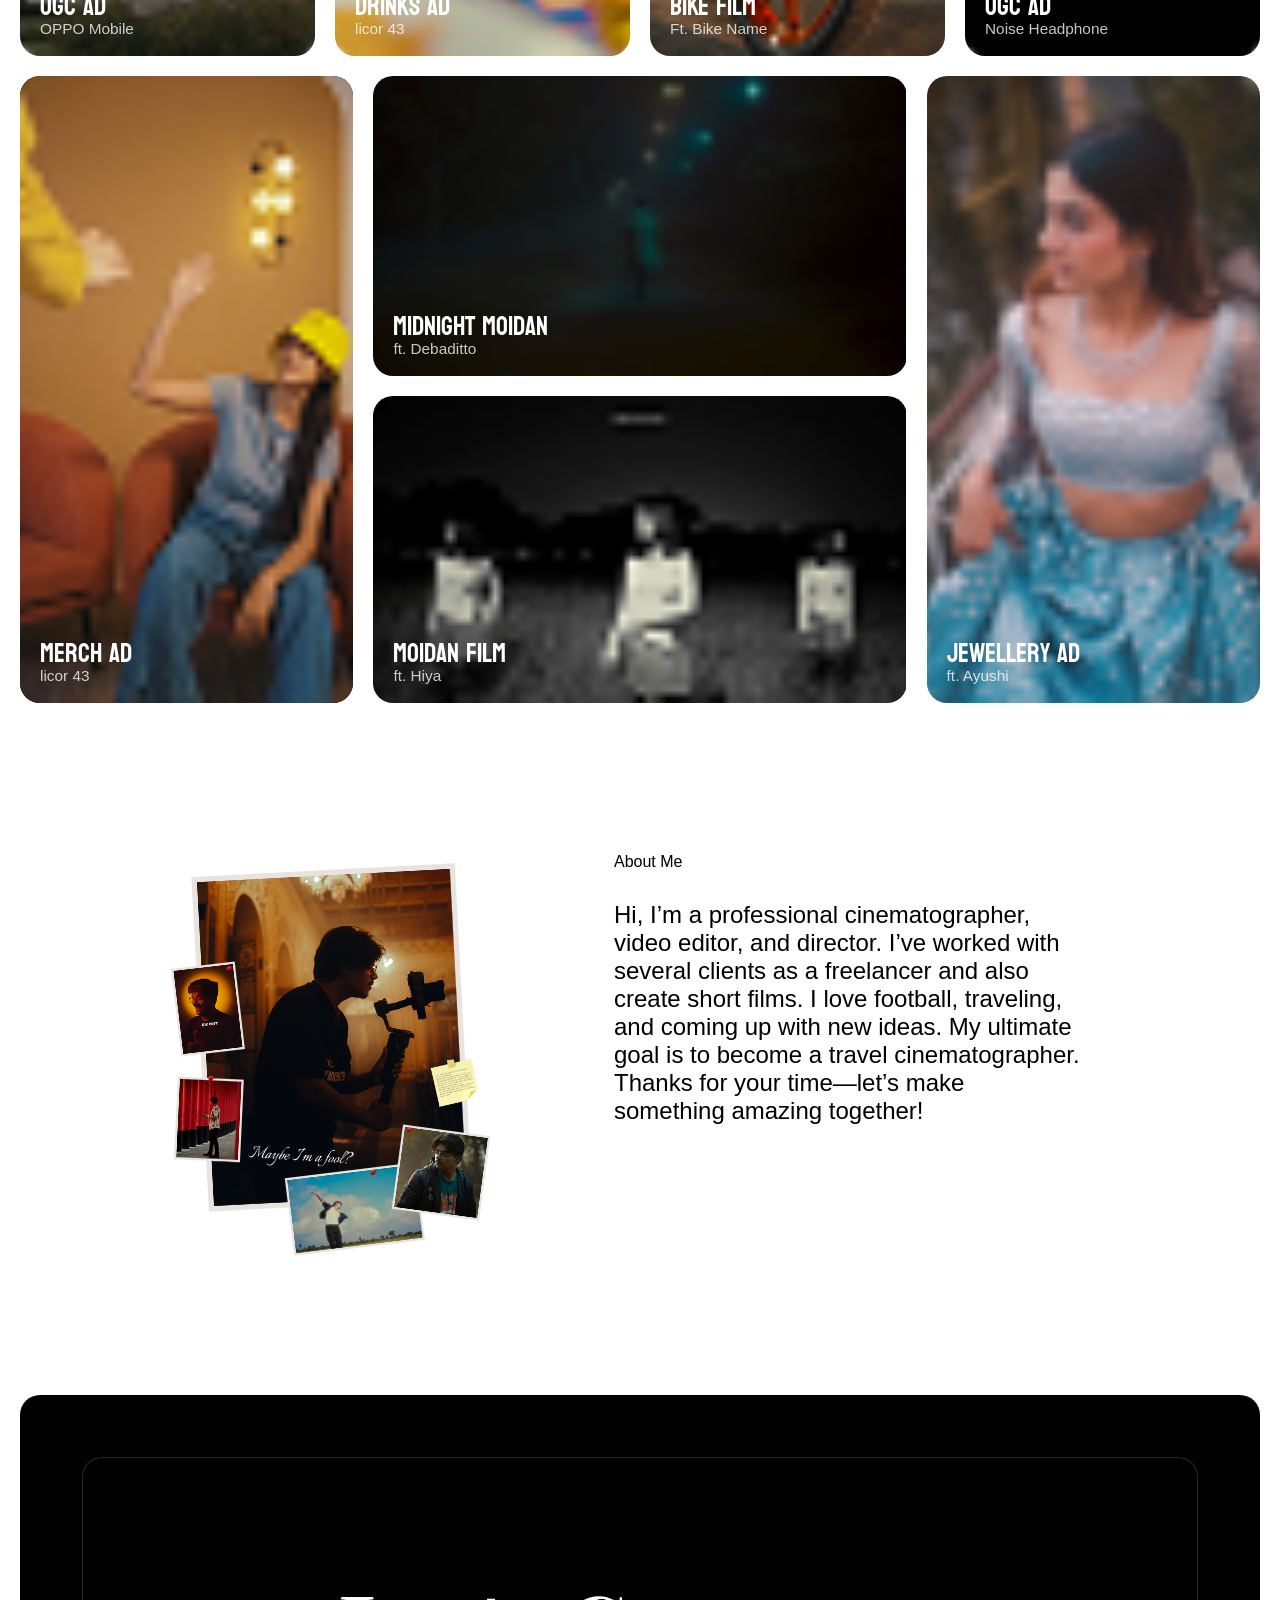
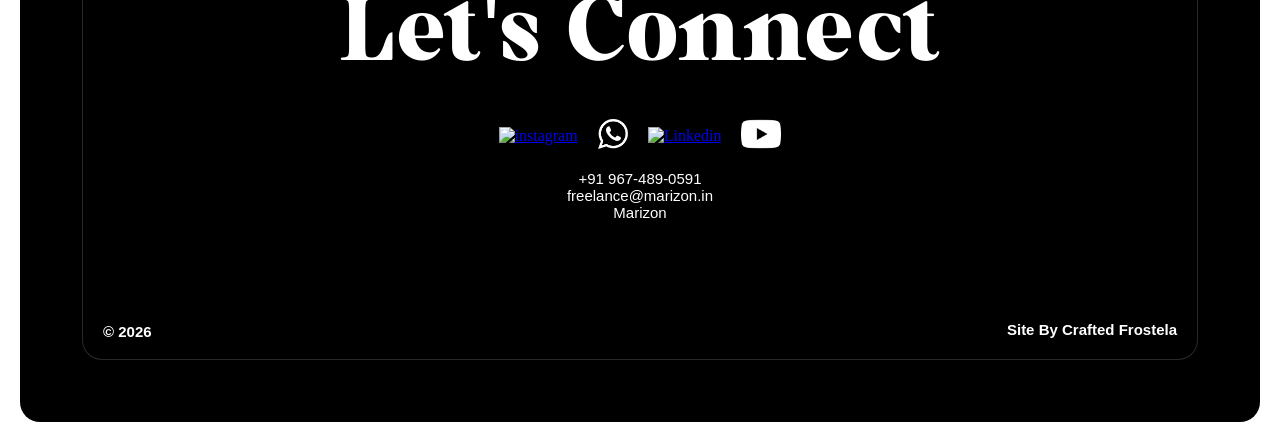
==== commit 4689b384: "mobile responsive done" ====
--- a/index.html
+++ b/index.html
@@ -72,7 +72,7 @@
     <section class="top-container">
 
       <video loop muted class="bgvideo" loading="lazy" preload="metadata"
-        poster="/contents/video-posters/main_video_blur.png">
+        poster="/contents/video-posters/main_video_pc_blur.png">
         <source src="contents/videos/main_video_pc.mp4" fetchpriority="high" type="video/mp4"
           media="(min-width: 768px)">
         <source src="contents/videos/main_video_phone.mp4" type="video/mp4" media="(max-width: 767px)">
@@ -102,15 +102,15 @@
 
       <div class="video-cards">
         <video loop muted class="deb_moidan" loading="lazy" preload="metadata"
-          poster="/contents/video-posters/deb_moidan_blur.png">
+          poster="/contents/video-posters/car_blur.png">
           <source src="contents/videos/car_pc.mp4" fetchpriority="high" type="video/mp4" media="(min-width: 768px)">
           <source src="contents/videos/car_phone.mp4" type="video/mp4" media="(max-width: 767px)">
         </video>
         <div class="texts">
-          <h2 class="headline">Midnight Maidan</h2>
-          <HR class='mainline'>
-          </HR>
-          <h4 class="mainsubtitle">ft. Debaditto</h4>
+          <h2 class="headline">Car vs Bike Shoot</h2>
+          <HR class='mainline'>
+          </HR>
+          <h4 class="mainsubtitle">Bike, Car name</h4>
         </div>
       </div>
 
@@ -118,7 +118,7 @@
 
     <section id="reels">
 
-      <div class="video-cards">
+      <div class="video-cards marBot10">
         <video loop muted loading="lazy" class="myVideo" preload="metadata"
           poster="/contents/video-posters/Oppo-blur.png">
           <source src="contents/videos/Oppo-PC.mp4" type="video/mp4" media="(min-width: 768px)">
@@ -146,17 +146,17 @@
         </div>
       </div>
 
-      <div class="video-cards">
+      <div class="video-cards marBot10">
         <video loop muted class="drinks_video" loading="lazy" preload="metadata"
-          poster="/contents/video-posters/LQR43merch-blur.png">
+          poster="/contents/video-posters/Bike_blur.png">
           <source src="contents/videos/Bike_pc.mp4" type="video/mp4" media="(min-width: 768px)">
           <source src="contents/videos/Bike_phone.mp4" type="video/mp4" media="(max-width: 767px)">
         </video>
         <div class="texts">
-          <h2 class="headline">Merch AD</h2>
-          <HR class='mainline'>
-          </HR>
-          <h4 class="mainsubtitle">licor 43</h4>
+          <h2 class="headline">Bike Film</h2>
+          <HR class='mainline'>
+          </HR>
+          <h4 class="mainsubtitle">Ft. Bike Name</h4>
         </div>
       </div>
 
@@ -180,44 +180,44 @@
 
       <div class="vertical_reel">
         <video loop muted loading="lazy" class="myVideo" preload="metadata"
-          poster="/contents/video-posters/josec-blur.png">
-          <source src="contents/videos/didi_reel.mp4" type="video/mp4" media="(min-width: 768px)">
-          <source src="contents/videos/didi_reel_small.mp4" type="video/mp4" media="(max-width: 767px)">
-        </video>
-        <div class="texts">
-          <h2 class="headline">Event Edit</h2>
-          <HR class='mainline'>
-          </HR>
-          <h4 class="mainsubtitle">ft. Jose Cuervo</h4>
+          poster="/contents/video-posters/LQR43merch-blur.png">
+          <source src="contents/videos/LQR43merch-PC.mp4" type="video/mp4" media="(min-width: 768px)">
+          <source src="contents/videos/LQR43merch-phone.mp4" type="video/mp4" media="(max-width: 767px)">
+        </video>
+        <div class="texts">
+          <h2 class="headline">Merch AD</h2>
+          <HR class='mainline'>
+          </HR>
+          <h4 class="mainsubtitle">licor 43</h4>
         </div>
       </div>
 
       <div class="mid_div">
         <div class="mid_div_reel">
           <video loop muted loading="lazy" class="myVideo" preload="metadata"
-            poster="/contents/video-posters/color_flim_blur.png">
+            poster="/contents/video-posters/deb_moidan_blur.png">
             <source src="contents/videos/deb_moidan.mp4" type="video/mp4" media="(min-width: 768px)">
             <source src="contents/videos/deb_moidan_small.mp4" type="video/mp4" media="(max-width: 767px)">
           </video>
           <div class="texts">
-            <h2 class="headline">Colors</h2>
+            <h2 class="headline">Midnight Moidan</h2>
             <HR class='mainline'>
             </HR>
-            <h4 class="mainsubtitle">Of my cinematography</h4>
+            <h4 class="mainsubtitle">ft. Debaditto</h4>
           </div>
         </div>
 
         <div class="mid_div_reel">
           <video loop muted loading="lazy" class="myVideo" preload="metadata"
-            poster="/contents/video-posters/dadu_flim_blur.png">
+            poster="/contents/video-posters/hiya_moidan_blur.png">
             <source src="contents/videos/hiya_maidan_pc.mp4" type="video/mp4" media="(min-width: 768px)">
             <source src="contents/videos/hiya_moidan_phone.mp4" type="video/mp4" media="(max-width: 767px)">
           </video>
           <div class="texts">
-            <h2 class="headline">Short Story</h2>
+            <h2 class="headline">Moidan Film</h2>
             <HR class='mainline'>
             </HR>
-            <h4 class="mainsubtitle">ft. Subir Goswami</h4>
+            <h4 class="mainsubtitle">ft. Hiya</h4>
           </div>
         </div>
       </div>
@@ -304,8 +304,10 @@
           </div>
 
         </div>
-        <p class="crs"> &copy; <span id="currentYear"></span></p>
-        <p class="siteby"><a target="_blank" href="https://frostela.com">Site By Frostela</a></p>
+        <div class="info">
+          <p class="crs"> &copy; 2026</p>
+          <p class="siteby"><a target="_blank" href="https://frostela.com">Site By Crafted Frostela</a></p>
+        </div>
       </div>
     </div>
   </footer>
--- a/style.css
+++ b/style.css
@@ -5,9 +5,9 @@
 }
 
 @media (prefers-reduced-motion: no-preference) {
-  html {
-    scroll-behavior: smooth;
-  }
+    html {
+        scroll-behavior: smooth;
+    }
 }
 
 @font-face {
@@ -141,6 +141,7 @@
 .logo {
     width: 3.2vw;
     height: auto;
+    display: block;
 }
 
 .nav_toggle {
@@ -162,13 +163,13 @@
     height: 3px;
     background-color: #FFE9CA;
     border-radius: 2px;
-    margin: 4px 0;
+    margin: 3px 0;
     transition: transform 0.3s ease, opacity 0.3s ease;
 }
 
 /* Morph into X when open */
 .nav_toggle.active .bar:nth-child(1) {
-    transform: translateY(11px) rotate(45deg);
+    transform: translateY(9px) rotate(45deg);
 }
 
 .nav_toggle.active .bar:nth-child(2) {
@@ -176,7 +177,7 @@
 }
 
 .nav_toggle.active .bar:nth-child(3) {
-    transform: translateY(-11px) rotate(-45deg);
+    transform: translateY(-9px) rotate(-45deg);
 }
 
 /* Mobile nav panel — drops from top, below the navbar */
@@ -238,8 +239,6 @@
     width: 22px;
 }
 
-
-
 /* Dark overlay behind the panel */
 .nav-overlay {
     position: fixed;
@@ -257,7 +256,7 @@
 }
 
 /* ===== DESKTOP ===== */
-@media (min-width: 1070px) {
+@media (min-width: 768px) {
 
     .nav_toggle,
     .nav-overlay {
@@ -278,10 +277,6 @@
         opacity: 1;
         visibility: visible;
     }
-
-    /* .primary-navigation a {
-        font-size: 1.5rem;
-    } */
 }
 
 .bgvideo {
@@ -292,8 +287,6 @@
     height: 100%;
     object-fit: cover;
     z-index: 1;
-    background-image: url(contents/main_video_blur.png);
-    background-size: cover;
 }
 
 .top-container {
@@ -316,14 +309,6 @@
 .top-container .texts {
     bottom: 10px !important;
 }
-
-/* .main_title,
-.main_line,
-.main_subtitle {
-    position: absolute;
-    left: 2%;
-    z-index: 2;
-} */
 
 .main_title {
     font-size: 2.5vw;
@@ -337,21 +322,6 @@
     position: relative;
 }
 
-.main_line {
-    background-color: #42ffed;
-    transition: margin-bottom 0.5s;
-    position: relative;
-}
-
-.main_subtitle {
-    color: #ffffff;
-    font-family: 'Koulen-Regular', sans-serif;
-    font-weight: 100;
-    transition: font-size 0.5s;
-    position: relative;
-}
-
-
 @media (min-aspect-ratio: 16/9) {
     .bgvideo {
         width: 100%;
@@ -410,7 +380,7 @@
     font-weight: 100;
     text-align: left;
     transition: font-size 0.5s;
-    top: 1%;
+    top: 2%;
     line-height: 100%;
 }
 
@@ -419,20 +389,20 @@
     padding: 0;
     border: 0;
     width: 6vw;
-    height: 0.6vh;
+    height: 0;
     background-color: #42ffed;
     transition: margin-bottom 0.5s;
 
 }
 
 .mainsubtitle {
-    color: #ffffff;
+    color: #ffffffc7;
     font-family: arial, sans-serif;
     font-size: 1.2vw;
     font-weight: 100;
     text-align: left;
     transition: font-size 0.5s;
-    line-height: 140%;
+    line-height: 100%;
 }
 
 .video-cards video {
@@ -441,13 +411,6 @@
     border-radius: 20px;
     display: block;
 }
-
-/* .mount_video,
-.deb_moidan,
-.drinks_video {
-    margin-bottom: 20px;
-    
-} */
 
 /* reels --------------------------------------------------------------------------------------------- */
 
@@ -463,7 +426,6 @@
     margin-bottom: 20px;
 }
 
-
 /* B Mid Container -------------------------------------------------------------------------------------*/
 
 .b_mid_container {
@@ -478,7 +440,7 @@
     gap: 20px;
 }
 
-.vertical_reel{
+.vertical_reel {
     position: relative;
     flex: 1;
 }
@@ -489,7 +451,7 @@
     border-radius: 20px;
     background: #000;
     display: block;
-    object-fit:cover;
+    object-fit: cover;
 }
 
 .mid_div {
@@ -578,7 +540,7 @@
 
 /* About me Section ---------------------------------------------------------------------------------------------- */
 
-#about_me{
+#about_me {
     display: flex;
     flex-direction: row;
     padding: 150px 200px;
@@ -586,75 +548,90 @@
     justify-content: center;
     align-items: center;
     scroll-margin-top: 0px;
-}
-
-.about-me-text h3{
+    width: 100%;
+}
+
+.about-me-text {
+    flex: 1;
+}
+
+.about-me-text h3 {
     font-family: Arial, Helvetica, sans-serif;
     font-weight: 100;
     margin-bottom: 30px;
     font-size: 1rem;
 }
 
-.about-me-text h2{
+.about-me-text h2 {
     font-family: Arial, Helvetica, sans-serif;
     font-weight: 100;
     padding-bottom: 100px;
 }
 
-.aboutMe_image{
-    position: relative;
-}
-
-#aboutMe_mainPic{
+.aboutMe_image {
+    position: relative;
+    width: 30%;
+}
+
+#aboutMe_mainPic {
     position: relative;
     z-index: 1;
-    transform:rotate(-3deg);
-}
-
-#aboutMe_flying{
+    transform: rotate(-3deg);
+    width: 100%;
+}
+
+#aboutMe_flying {
     position: absolute;
     z-index: 2;
-    left: 164px;
-    bottom: -68px;
-    transform:rotate(-7deg);
-}
-
-#aboutMe_meCore{
+    left: 33.77%;
+    bottom: -11.29%;
+    transform: rotate(-7deg);
+    width: 49.91%;
+}
+
+#aboutMe_meCore {
     position: absolute;
     z-index: 2;
-    left: -45px;
-    bottom: 276px;
-    transform:rotate(-6.69deg);
-}
-
-#aboutMe_note{
+    left: -9.27%;
+    bottom: 45.84%;
+    transform: rotate(-6.69deg);
+    width: 24.30%;
+}
+
+#aboutMe_note {
     position: absolute;
     z-index: 2;
-    left: 388px;
-    bottom: 179px;
-}
-
-#aboutMe_selfie{
+    left: 87%;
+    bottom: 29.73%;
+    width: 18.53%;
+}
+
+#aboutMe_selfie {
     position: absolute;
     z-index: 3;
-    left: 362px;
-    bottom: -12px;
-    transform:rotate(7.65deg);
-}
-
-#aboutMe_toriGate{
+    left: 74.53%;
+    bottom: -1.99%;
+    transform: rotate(7.65deg);
+    width: 33.36%;
+}
+
+#aboutMe_toriGate {
     position: absolute;
     z-index: 2;
-    left: -44px;
-    bottom: 85px;
-    transform:rotate(2.68deg);
-}
-
-#aboutMe_flying, #aboutMe_meCore{
+    left: -9.06%;
+    bottom: 14.12%;
+    transform: rotate(2.68deg);
+    width: 24.91%;
+}
+
+#aboutMe_flying,
+#aboutMe_meCore {
     cursor: url('/contents/play_hover.png') 16 16, pointer;
 }
 
-#aboutMe_note, #aboutMe_selfie, #aboutMe_toriGate{
+#aboutMe_note,
+#aboutMe_selfie,
+#aboutMe_toriGate {
     cursor: url('/contents/zoom_hover.png') 16 16, pointer;
 }
 
@@ -733,7 +710,7 @@
     justify-content: center;
     align-items: center;
     width: 100%;
-    height: 80vh;
+    /* height: 80vh; */
     padding: 20px;
     position: relative;
     overflow: hidden;
@@ -742,11 +719,8 @@
 
 .fotterbg {
     position: relative;
-    /* Set the position to relative to contain the video */
-    width: 100%;
-    /* Full width of the footer */
+    width: 100%;
     height: 100%;
-    /* Full height of the footer */
     background-color: black;
     z-index: 2;
     overflow: hidden;
@@ -754,27 +728,25 @@
     border-radius: 20px;
     background-size: cover;
     background-repeat: no-repeat;
+    padding: 5%;
 }
 
 
 .fottglass {
-    position: absolute;
-    top: 50%;
-    left: 50%;
-    width: 80vw;
-    height: 60vh;
-    transform: translate(-50%, -50%);
+    position: relative;
+    width: 100%;
+    height: 100%;
     align-items: center;
     justify-content: center;
     display: flex;
     flex-direction: column;
-    flex-wrap: wrap;
     border-radius: 20px;
     background-color: hsla(0, 0%, 0%, 0.534);
     z-index: 4;
     box-sizing: border-box;
     border: 1px solid;
-    border-color: hsla(0, 0%, 100%, 0.158)
+    border-color: hsla(0, 0%, 100%, 0.158);
+    padding: 20px;
 }
 
 @supports (backdrop-filter: blur(3em)) {
@@ -785,6 +757,9 @@
 
 }
 
+.fotttext {
+    padding: 100px;
+}
 
 .conh1 {
     color: #ffffff;
@@ -852,7 +827,6 @@
     display: flex;
     flex-direction: column;
     position: relative;
-    top: 40px;
 }
 
 .cdeth1 {
@@ -866,33 +840,31 @@
     font-family: Arial, Helvetica, sans-serif;
 }
 
+.fottglass .info {
+    position: relative;
+    width: 100%;
+    display: flex;
+    justify-content: space-between;
+    align-items: center;
+}
+
 .crs {
     font-size: 15px;
     z-index: 6;
     color: rgb(255, 255, 255);
-    position: absolute;
-    bottom: 5px;
-    /* adjust as needed */
-    left: 25px;
-    /* adjust as needed */
-
-}
-
-.siteby {
+    font-family: Arial, Helvetica, sans-serif;
+    font-weight: 600;
+    position: relative;
+    top: 1px;
+}
+
+.siteby a {
+    text-decoration: none;
     font-size: 15px;
     z-index: 6;
     color: rgb(255, 255, 255);
-    position: absolute;
-    bottom: 5px;
-    /* adjust as needed */
-    right: 25px;
-    /* adjust as needed */
-}
-
-.siteby a {
-    text-decoration: none;
-    color: rgb(255, 255, 255);
-    font-family: 'Black_Emerald', 'Helvetica Neue', Helvetica;
+    font-family: Arial, Helvetica, sans-serif;
+    font-weight: 600;
 }
 
 .siteby a:hover {
@@ -936,7 +908,7 @@
 
 /* Tab view */
 
-@media (min-width: 768px) and (max-width: 1070px) {
+@media (max-width: 1070px) {
 
     .menubar {
         width: 4vh;
@@ -962,45 +934,50 @@
         left: 2%;
     }
 
-    .headline {
-        position: relative;
-        z-index: 21;
-        color: white;
-        font-size: 150%;
-        font-family: 'Koulen-Regular', sans-serif;
-        font-weight: 100;
-        text-align: left;
-        transition: font-size 0.5s;
-        top: 1%;
-        line-height: 100%;
-    }
-
-    .mainline {
-        margin: 0;
-        padding: 0;
-        border: 0;
-        width: 20%;
-        height: 0.5vh;
-        background-color: #42ffed;
-        transition: margin-bottom 0.5s;
-
-    }
-
-    .mainsubtitle {
-        color: #ffffff;
-        font-size: 80%;
-        font-weight: 200;
-        text-align: left;
-        transition: font-size 0.5s;
-        line-height: 150%;
-    }
-
     .mini_title {
         position: absolute;
         left: 2vw;
         bottom: 4vw;
     }
 
+    .a_mid_container {
+        padding: 15px;
+        column-gap: 15px;
+    }
+
+    #reels {
+        padding: 0 15px;
+        column-gap: 15px;
+        margin-bottom: 15px;
+    }
+
+    .b_mid_container {
+        padding: 0 15px;
+        gap: 15px;
+    }
+
+    .mid_div {
+        gap: 15px;
+    }
+
+    .video-cards video {
+        border-radius: 15px;
+    }
+
+    #about_me {
+        padding: 100px 120px;
+        gap: 100px;
+    }
+
+    .aboutMe_image {
+        width: 35%;
+    }
+
+    .about-me-text h2 {
+        padding-bottom: 40px;
+        font-size: 1.2rem;
+    }
+
 }
 
 /* Mobile Styles */
@@ -1008,7 +985,8 @@
 @media (max-width: 767px) {
     nav {
         background-color: black;
-        position: relative;
+        position: fixed;
+        top: 0;
     }
 
     .menubar {
@@ -1017,7 +995,7 @@
     }
 
     .logo {
-        width: 10vw;
+        width: 50px;
         height: auto;
         transition: width 0.5s;
     }
@@ -1029,15 +1007,12 @@
         transition: font-size 0.5s;
     }
 
-    button.nav_toggle {
-        padding-right: 5px;
-        transition: width 0.5s;
+    .top-container {
+        padding-top: var(--navbar-height);
     }
 
     .bgvideo {
-        position: relative;
         width: 100%;
-        height: 55vh;
         object-fit: cover;
         z-index: 1;
     }
@@ -1046,45 +1021,8 @@
         font-size: 10vw;
     }
 
-    .mount_video {
-        width: 100%;
-        border-radius: 15px;
-        grid-column: 1 / 3;
-        grid-row: 9 / auto;
-    }
-
-    .my_works_img {
-        width: 100%;
-        height: auto;
-        grid-column: 1 / 3;
-        grid-row: 1 / 8;
-        border-radius: 15px;
-    }
-
-    .deb_moidan {
-        width: 100%;
-        border-radius: 15px;
-        grid-column: 1 / 3;
-        grid-row: 57 / auto;
-    }
-
     .my_work_h {
         font-size: 9vw;
-    }
-
-    .j_com_video {
-        width: 100%;
-        border-radius: 15px;
-        grid-column: 1 / 2;
-        grid-row: 28 / auto;
-    }
-
-    .drinks_video {
-        width: 100%;
-        border-radius: 15px;
-        grid-column: 2 / 3;
-        grid-row: 28 / auto;
-        background-image: url(contents/drinks_blur_small.png);
     }
 
     .x-icon {
@@ -1096,9 +1034,8 @@
         left: 2%;
     }
 
-    .siteby {
+    .siteby a {
         font-size: 10px;
-        z-index: 10;
     }
 
     .crs {
@@ -1112,40 +1049,83 @@
     }
 
     .headline {
-        position: relative;
-        z-index: 21;
-        color: white;
-        font-size: 180%;
-        font-family: 'Koulen-Regular', sans-serif;
-        font-weight: 100;
-        text-align: left;
-        transition: font-size 0.5s;
-        top: 1%;
-        line-height: 100%;
-    }
-
-    .mainline {
-        margin: 0;
-        padding: 0;
-        border: 0;
-        width: 13%;
-        height: 0.6vh;
-        background-color: #42ffed;
-        transition: margin-bottom 0.5s;
-
+        font-size: 1.6rem;
     }
 
     .mainsubtitle {
-        color: #ffffff;
-        font-size: 110%;
-        font-weight: 200;
-        text-align: left;
-        transition: font-size 0.5s;
-        line-height: 150%;
-    }
-}
-
-@media (min-width: 440px) and (max-width: 766px) {
+        font-size: 1rem;
+    }
+
+    .a_mid_container {
+        padding: 10px;
+        row-gap: 10px;
+        display: flex;
+        columns: 0;
+        flex-direction: column;
+    }
+
+    #reels {
+        padding: 0 10px;
+        columns: 2;
+        column-gap: 10px;
+        margin-bottom: 10px;
+    }
+
+    .marBot10 {
+        margin-bottom: 10px;
+    }
+
+    .b_mid_container {
+        padding: 0 10px;
+        gap: 10px;
+        flex-direction: column;
+    }
+
+    .mid_div {
+        width: 100%;
+        gap: 10px;
+    }
+
+    #about_me {
+        flex-direction: column;
+        padding: 100px 100px;
+        gap: 200px;
+    }
+
+    .aboutMe_image {
+        width: 90%;
+    }
+
+    .about-me-text h3 {
+        margin-bottom: 30px;
+        font-size: 1.8rem;
+        font-weight: 600;
+    }
+
+    .about-me-text h2 {
+        padding-bottom: 40px;
+        font-size: 2rem;
+    }
+
+    .scroll-to-top {
+        bottom: 20px;
+        right: 20px;
+        z-index: 1000;
+        background-color: #c78d3c;
+        border: none;
+        padding: 10px 15px;
+        border-radius: 50%;
+        cursor: pointer;
+        width: 40px;
+        height: 40px;
+    }
+
+    .scroll-to-top img {
+        width: 100%;
+    }
+}
+
+@media (max-width: 440px) {
     .main_title {
         font-size: 10vw;
     }
@@ -1162,152 +1142,31 @@
     }
 
     .headline {
-        position: relative;
-        z-index: 21;
-        color: white;
-        font-size: 150%;
-        font-family: 'Koulen-Regular', sans-serif;
-        font-weight: 100;
-        text-align: left;
-        transition: font-size 0.5s;
-        top: 1%;
-        line-height: 100%;
-    }
-
-    .mainline {
-        margin: 0;
-        padding: 0;
-        border: 0;
-        width: 25%;
-        height: 0.5vh;
-        background-color: #42ffed;
-        transition: margin-bottom 0.5s;
-
+        font-size: 1.4rem;
     }
 
     .mainsubtitle {
-        color: #ffffff;
-        font-size: 100%;
-        font-weight: 200;
-        text-align: left;
-        transition: font-size 0.5s;
-        line-height: 150%;
-    }
-}
-
-@media (min-width: 289px) and (max-width: 439px) {
-    .main_title {
-        font-size: 30px;
-    }
-
-    .main_line {
-        width: 20vw;
-        height: 5px;
-        transition: margin-bottom 0.5s;
-        top: 86%;
-    }
-
-    .main_subtitle {
-        font-size: 15px;
-        transition: font-size 0.5s;
-        top: 87%;
-    }
-
-    .conh1 {
-        color: #ffffff;
-        font-size: 15vw;
-        font-weight: 200;
-        transition: font-size 0.5s;
-        z-index: 5;
-        text-align: center;
-        position: relative;
-        font-family: 'Black_Emerald', 'Helvetica Neue', Helvetica, arial;
-    }
-
-    .headline {
-        position: relative;
-        z-index: 21;
-        color: white;
-        font-size: 120%;
-        font-family: 'Koulen-Regular', sans-serif;
-        font-weight: 100;
-        text-align: left;
-        transition: font-size 0.5s;
-        top: 1%;
-        line-height: 100%;
-    }
-
-    .mainline {
-        margin: 0;
-        padding: 0;
-        border: 0;
-        width: 35%;
-        height: 0.4vh;
-        background-color: #42ffed;
-        transition: margin-bottom 0.5s;
-
-    }
-
-    .mainsubtitle {
-        color: #ffffff;
-        font-size: 70%;
-        font-weight: 200;
-        text-align: left;
-        transition: font-size 0.5s;
-        line-height: 150%;
-    }
-
-}
-
-@media (min-width: 100px) and (max-width: 290px) {
-    .main_title {
-        font-size: 30px;
-    }
-
-    .main_line {
-        width: 20vw;
-        height: 6px;
-        transition: margin-bottom 0.5s;
-        top: 85.5%;
-    }
-
-    .main_subtitle {
-        font-size: 15px;
-        transition: font-size 0.5s;
-        top: 86%;
-    }
-
-    .headline {
-        position: relative;
-        z-index: 21;
-        color: white;
-        font-size: 60%;
-        font-family: 'Koulen-Regular', sans-serif;
-        font-weight: 100;
-        text-align: left;
-        transition: font-size 0.5s;
-        top: 1%;
-        line-height: 100%;
-    }
-
-    .mainline {
-        margin: 0;
-        padding: 0;
-        border: 0;
-        width: 35%;
-        height: 0.2vh;
-        background-color: #42ffed;
-        transition: margin-bottom 0.5s;
-
-    }
-
-    .mainsubtitle {
-        color: #ffffff;
-        font-size: 50%;
-        font-weight: 200;
-        text-align: left;
-        transition: font-size 0.5s;
-        line-height: 150%;
-    }
-
+        font-size: 0.9rem;
+    }
+
+    #about_me {
+        flex-direction: column;
+        padding: 100px 50px 50px 50px;
+        gap: 150px;
+    }
+
+    .aboutMe_image {
+        width: 90%;
+    }
+
+    .about-me-text h3 {
+        margin-bottom: 20px;
+        font-size: 1.3rem;
+        font-weight: 600;
+    }
+
+    .about-me-text h2 {
+        padding-bottom: 40px;
+        font-size: 1.4rem;
+    }
 }
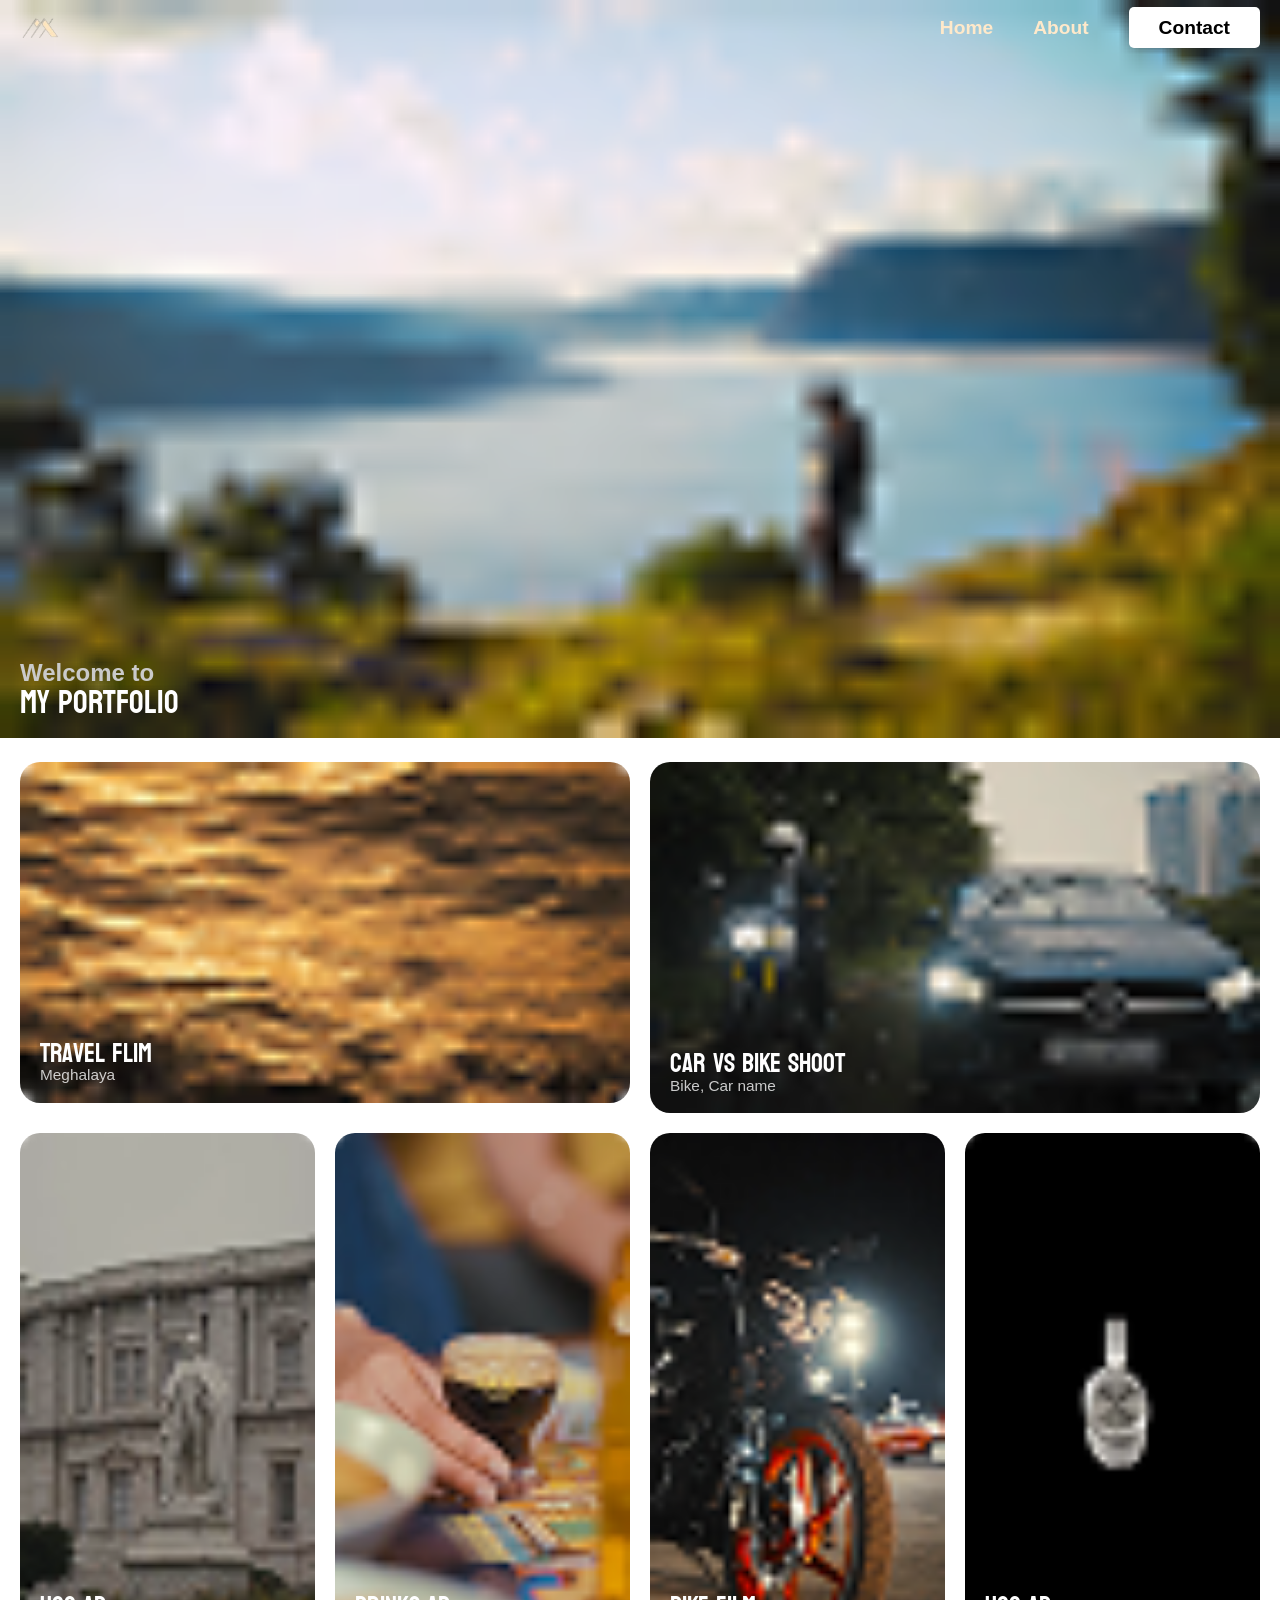
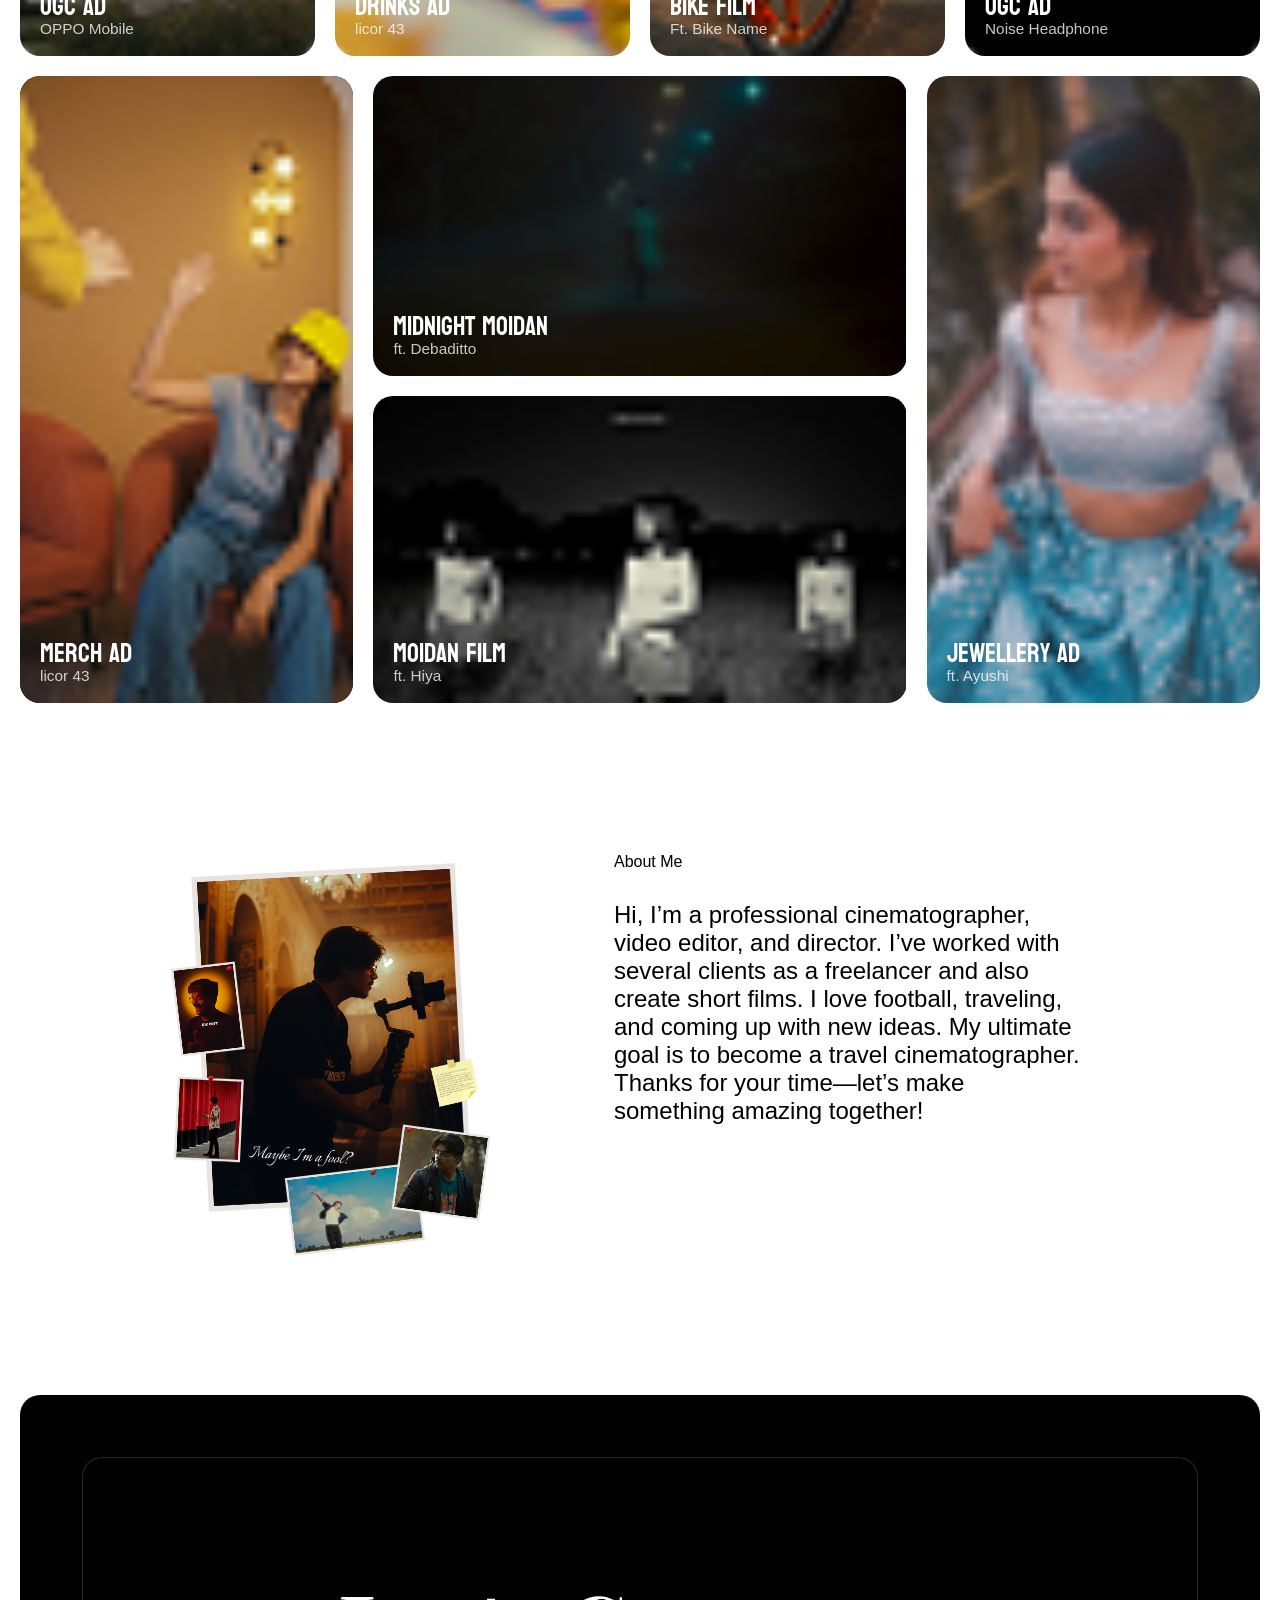
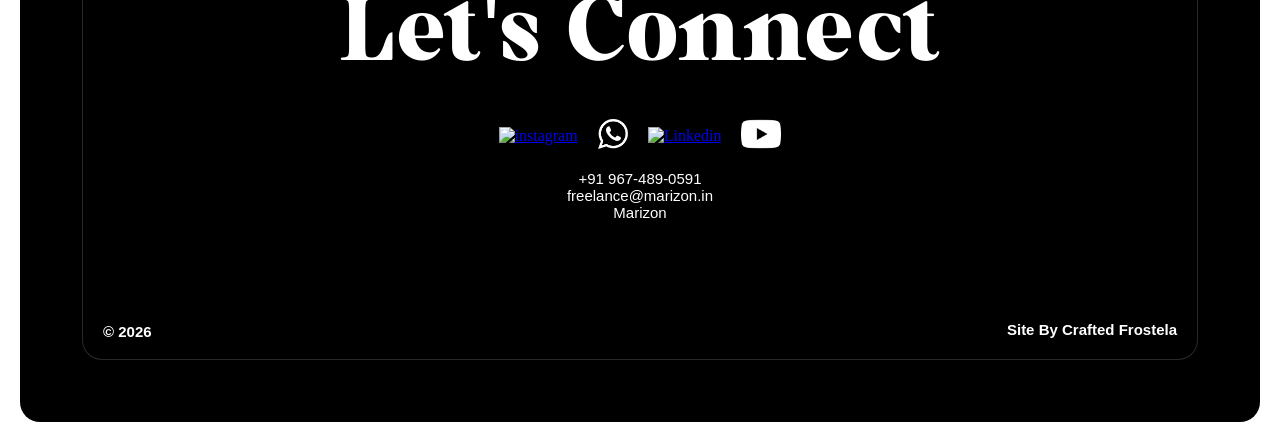
==== commit 21aa232b: "page update removed" ====
--- a/index.html
+++ b/index.html
@@ -29,18 +29,6 @@
 <body>
 
   <div class="loader"></div>
-
-  <div class="update-modal-overlay" id="updateModalOverlay">
-    <div class="update-modal">
-      <h2>We're Upgrading! 🚧</h2>
-      <p>
-        This website is currently getting a fresh new look — version 2.0 is on its way.
-        Some things might look a little rough around the edges for the next few days
-        while we work on it. Thanks for your patience!
-      </p>
-      <button id="updateModalOkBtn">Got it</button>
-    </div>
-  </div>
 
   <header>
     <nav>
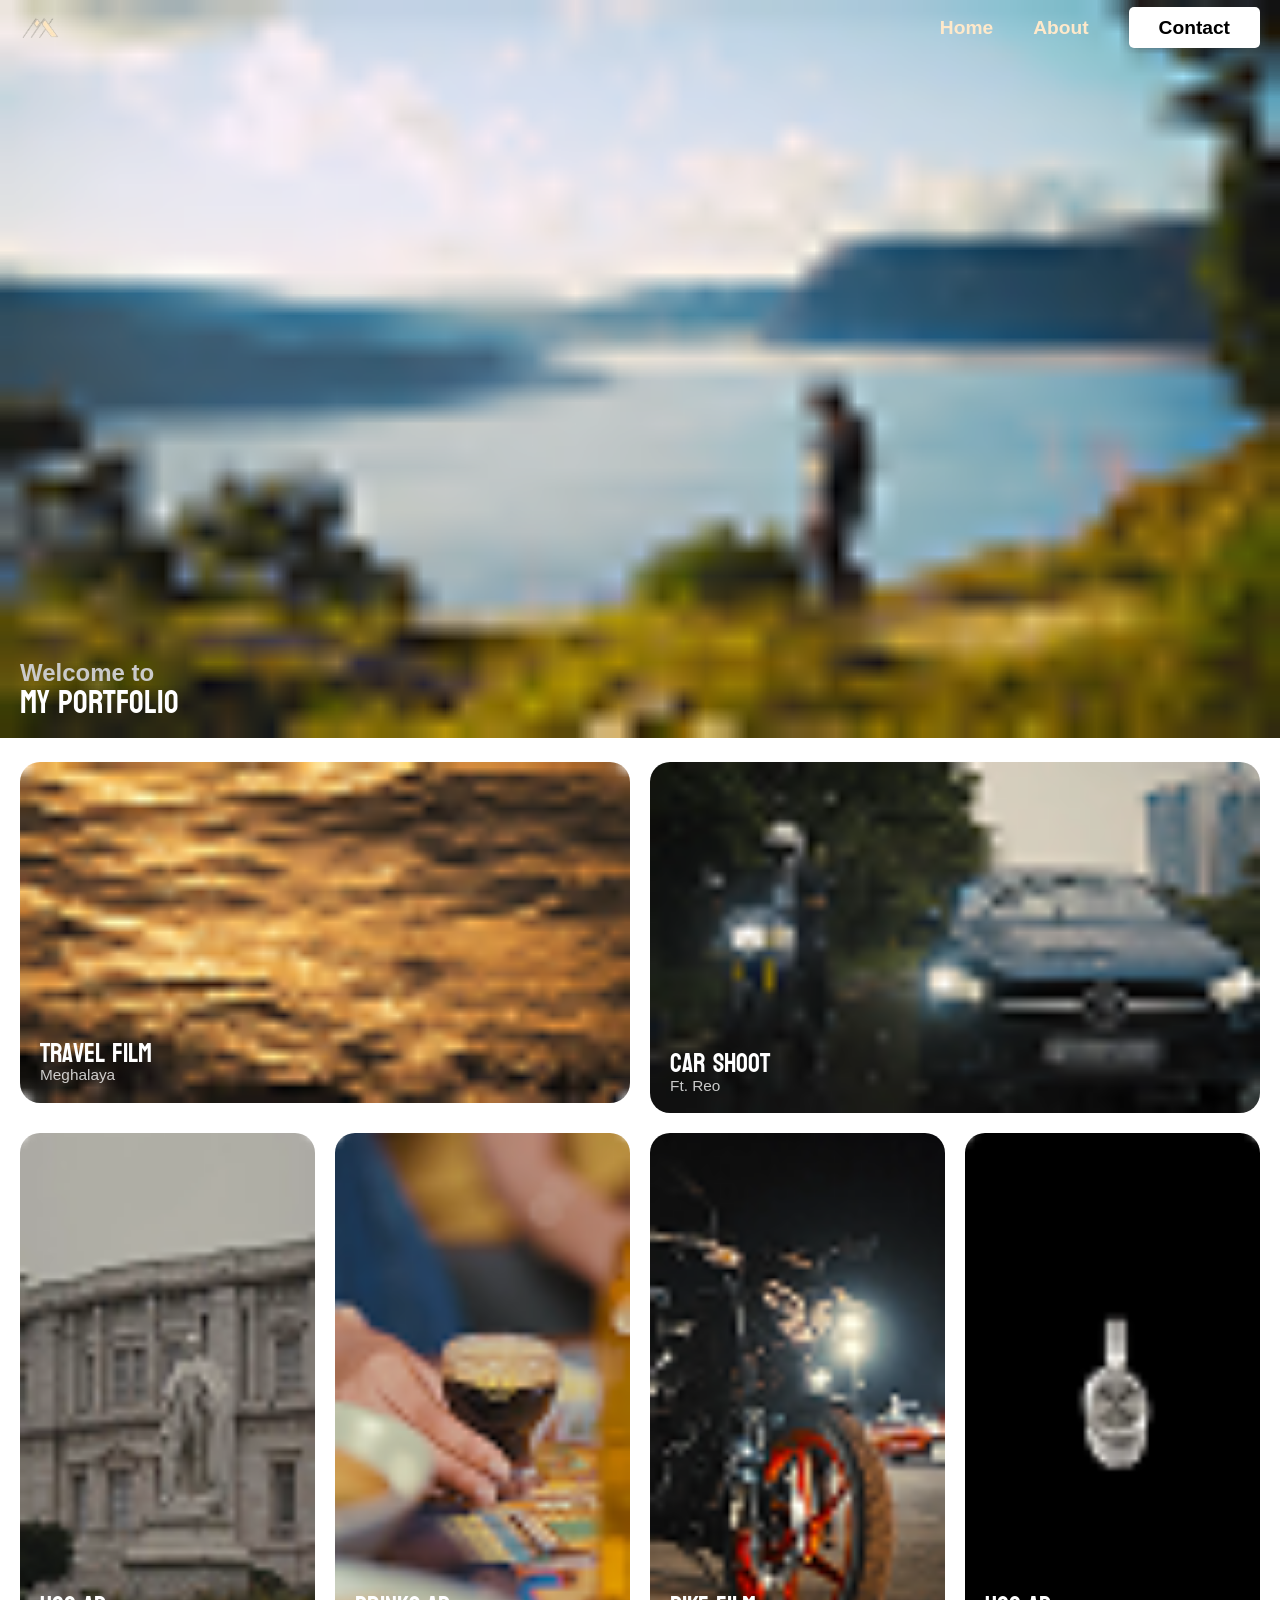
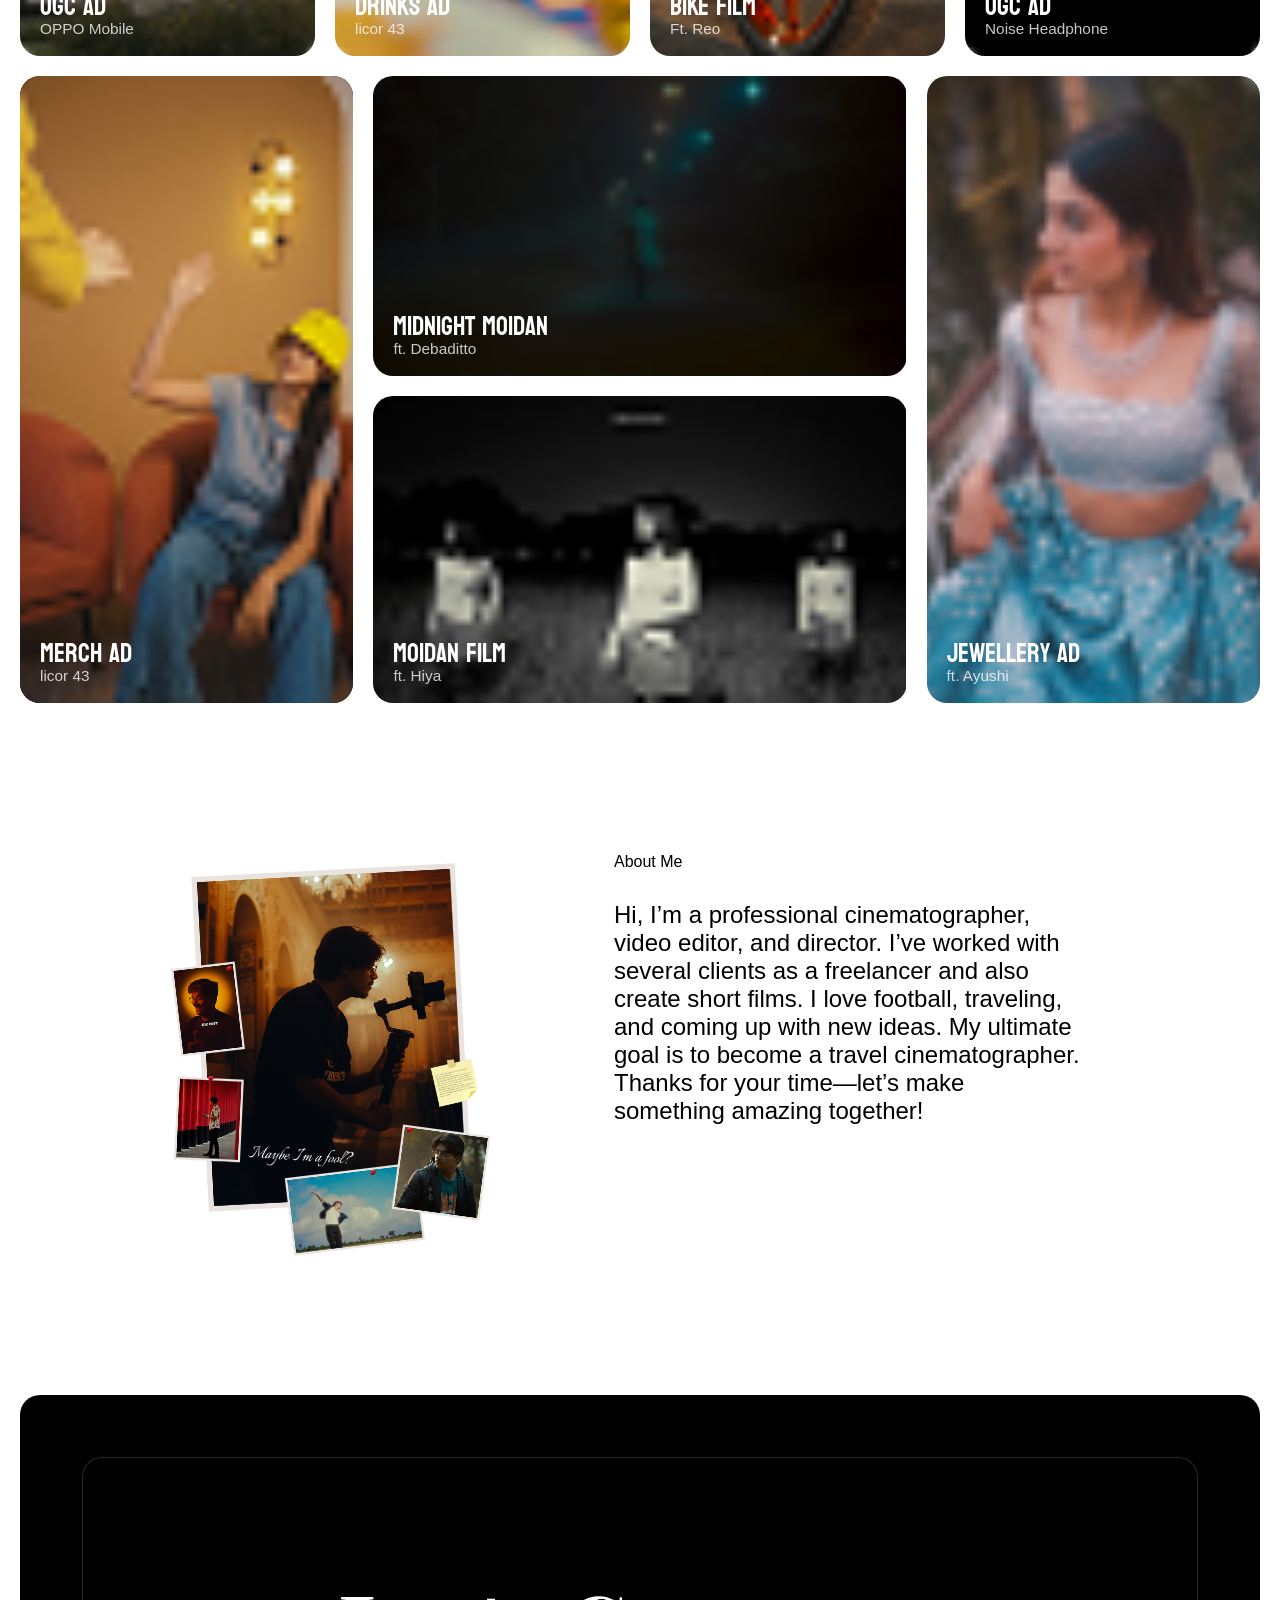
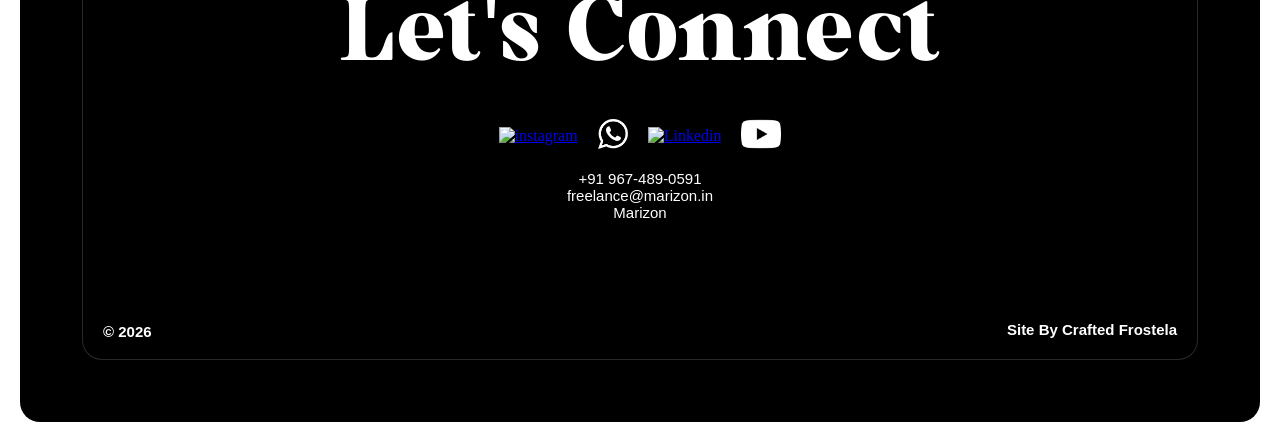
==== commit b92e5aae: "name changes" ====
--- a/index.html
+++ b/index.html
@@ -23,7 +23,9 @@
   <meta name="twitter:description" content="Explore cinematic videography, filmmaking, and professional video editing.">
   <meta name="twitter:image" content="https://marizon.in/contents/og-image.jpg">
 
-  <link rel="icon" href="/contents/favicon.ico">
+  <link rel="icon" href="contents/favicon.ico" sizes="any">
+  <link rel="icon" type="image/png" sizes="32x32" href="contents/favicon-32x32.png">
+  <link rel="apple-touch-icon" sizes="180x180" href="contents/apple-touch-icon.png">
 </head>
 
 <body>
@@ -81,7 +83,7 @@
           <source src="contents/videos/travel1-phone.mp4" type="video/mp4" media="(max-width: 767px)">
         </video>
         <div class="texts">
-          <h2 class="headline">Travel Flim</h2>
+          <h2 class="headline">Travel Film</h2>
           <HR class='mainline'>
           </HR>
           <h4 class="mainsubtitle">Meghalaya</h4>
@@ -95,10 +97,10 @@
           <source src="contents/videos/car_phone.mp4" type="video/mp4" media="(max-width: 767px)">
         </video>
         <div class="texts">
-          <h2 class="headline">Car vs Bike Shoot</h2>
-          <HR class='mainline'>
-          </HR>
-          <h4 class="mainsubtitle">Bike, Car name</h4>
+          <h2 class="headline">Car Shoot</h2>
+          <HR class='mainline'>
+          </HR>
+          <h4 class="mainsubtitle">Ft. Reo</h4>
         </div>
       </div>
 
@@ -144,7 +146,7 @@
           <h2 class="headline">Bike Film</h2>
           <HR class='mainline'>
           </HR>
-          <h4 class="mainsubtitle">Ft. Bike Name</h4>
+          <h4 class="mainsubtitle">Ft. Reo</h4>
         </div>
       </div>
 
--- a/style.css
+++ b/style.css
@@ -32,31 +32,26 @@
     overflow-x: hidden;
 }
 
-/* Hide the scrollbar for Chrome, Safari, and Opera */
+/* Scrollbar */
 body::-webkit-scrollbar {
     width: 8px;
-    background-color: #ffffff;
-}
-
-/* Customize scrollbar track */
+}
+
+/* Track */
 body::-webkit-scrollbar-track {
+    background: #000000;
+}
+
+/* Thumb */
+body::-webkit-scrollbar-thumb {
+    background: #FFE9CA;
     border-radius: 10px;
-}
-
-/* Customize scrollbar thumb */
-body::-webkit-scrollbar-thumb {
-    background-color: #776e61;
-    border-radius: 10px;
-}
-
-/* Show scrollbar on hover */
-body:hover::-webkit-scrollbar {
-    width: 8px;
-}
-
-/* Optional: Customize scrollbar corner */
+    cursor: pointer;
+}
+
+/* Corner */
 body::-webkit-scrollbar-corner {
-    background-color: #ffffff;
+    background: #ffffff;
 }
 
 /* ===== UPDATE NOTICE MODAL ===== */
@@ -1018,7 +1013,11 @@
     }
 
     .main_title {
-        font-size: 10vw;
+        font-size: 8vw;
+    }
+
+    .top-container h4 {
+        font-size: 1rem;
     }
 
     .my_work_h {
@@ -1126,9 +1125,6 @@
 }
 
 @media (max-width: 440px) {
-    .main_title {
-        font-size: 10vw;
-    }
 
     .conh1 {
         color: #ffffff;
@@ -1168,5 +1164,6 @@
     .about-me-text h2 {
         padding-bottom: 40px;
         font-size: 1.4rem;
+        font-weight: 500;
     }
 }
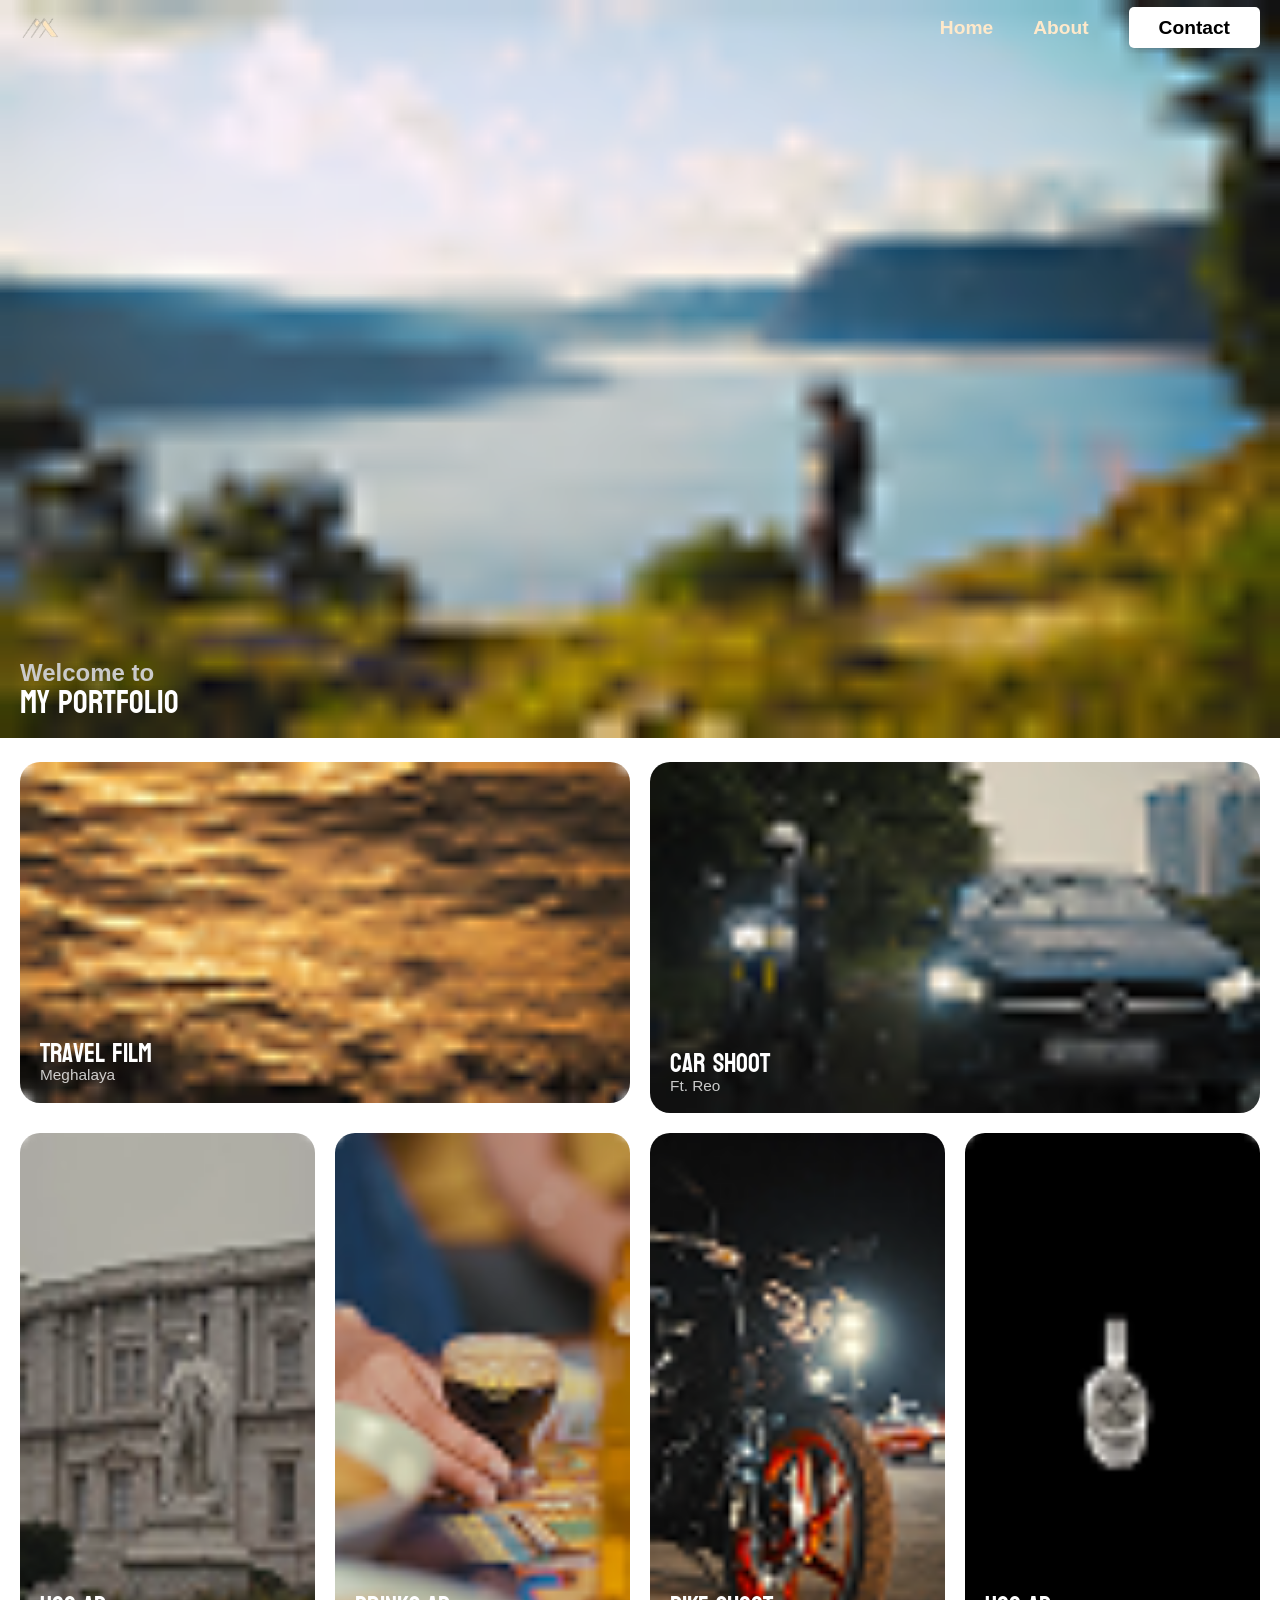
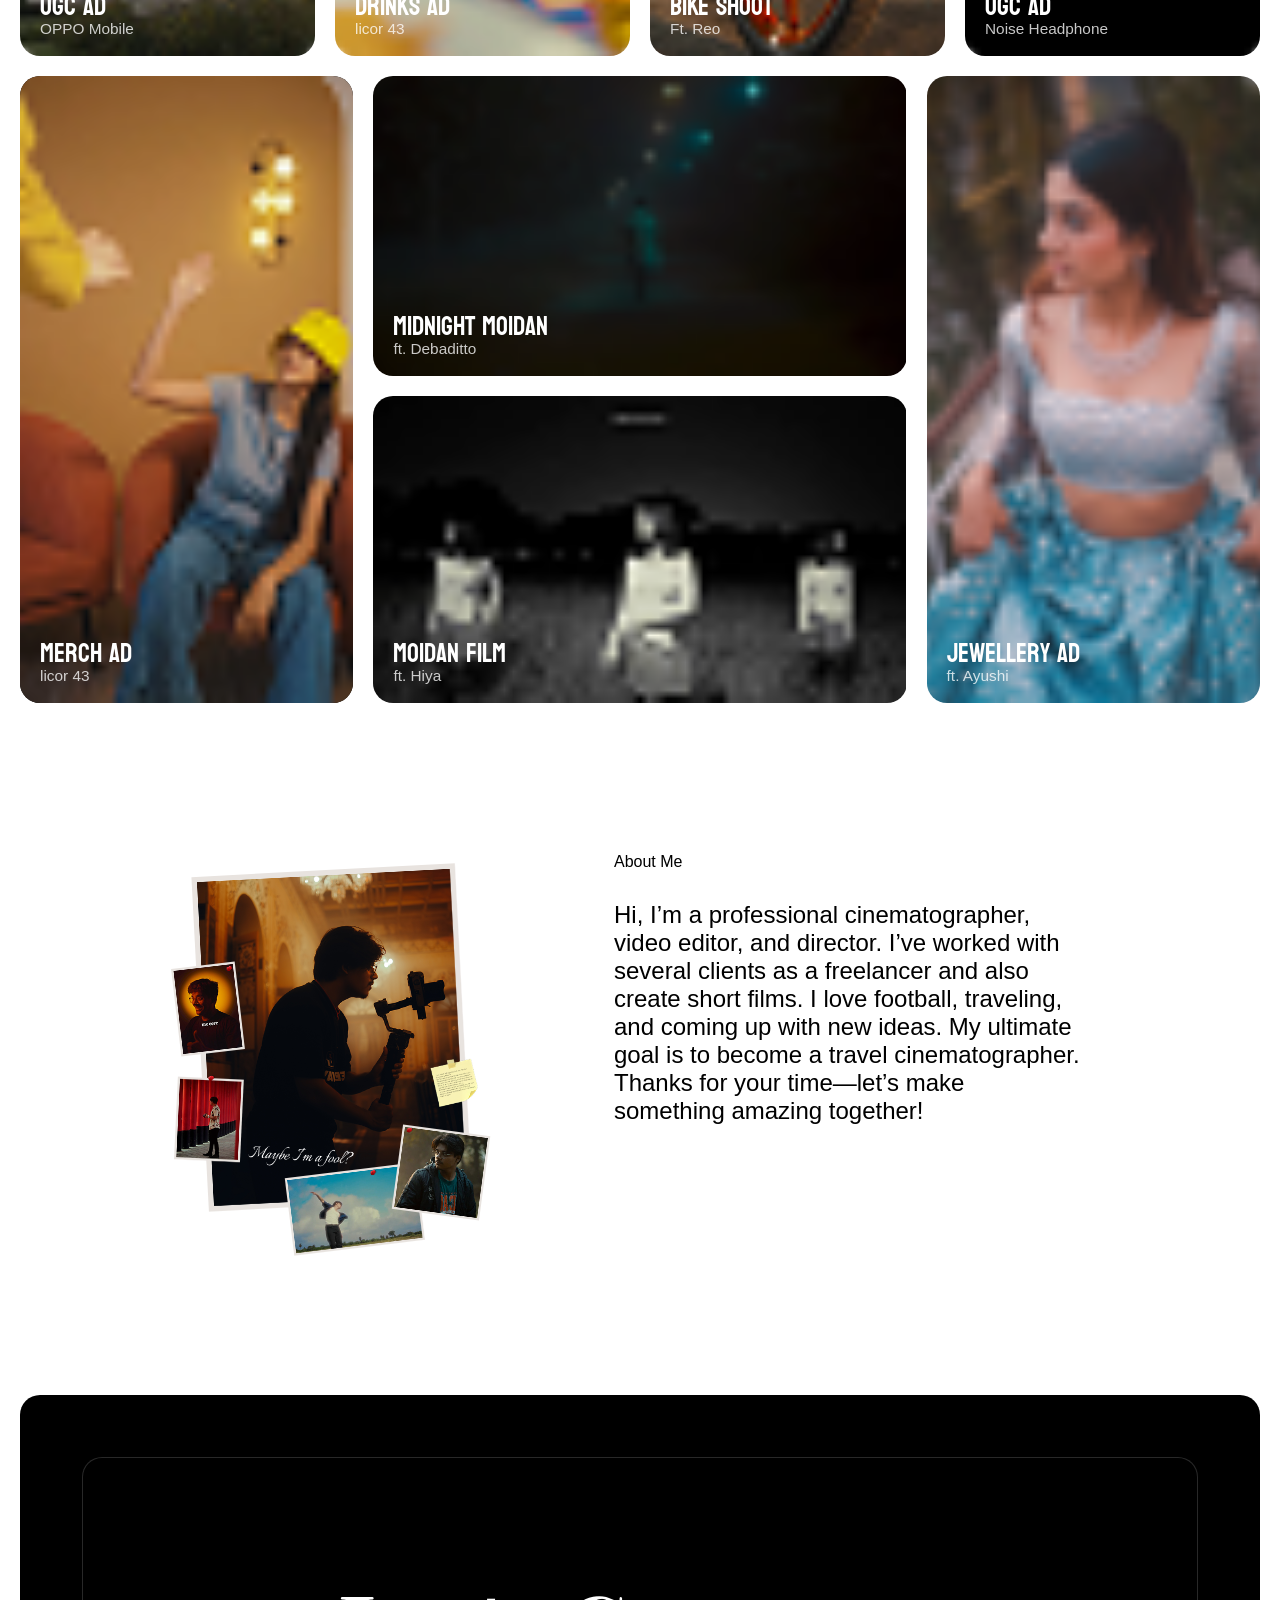
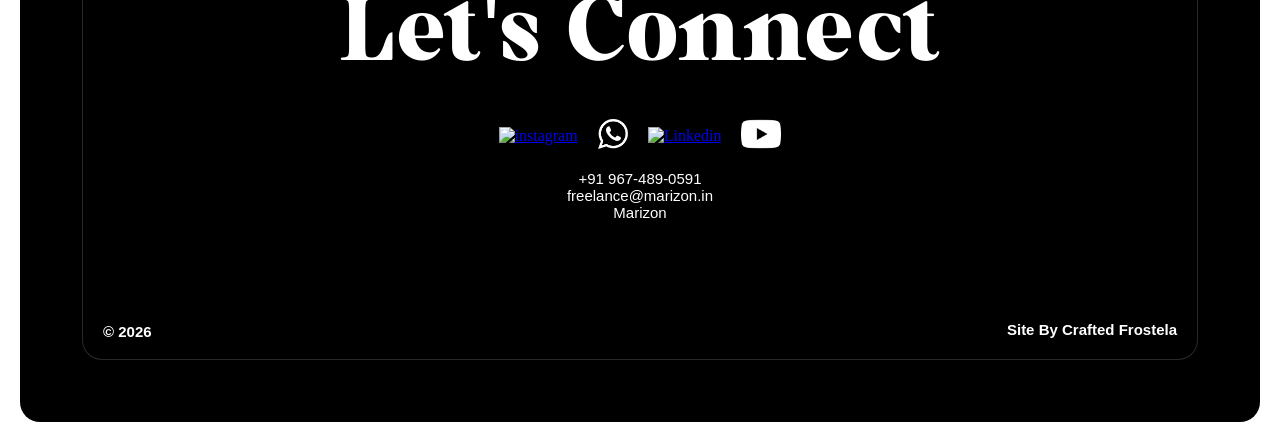
==== commit ac983cfd: "one more name change" ====
--- a/index.html
+++ b/index.html
@@ -143,7 +143,7 @@
           <source src="contents/videos/Bike_phone.mp4" type="video/mp4" media="(max-width: 767px)">
         </video>
         <div class="texts">
-          <h2 class="headline">Bike Film</h2>
+          <h2 class="headline">Bike Shoot</h2>
           <HR class='mainline'>
           </HR>
           <h4 class="mainsubtitle">Ft. Reo</h4>
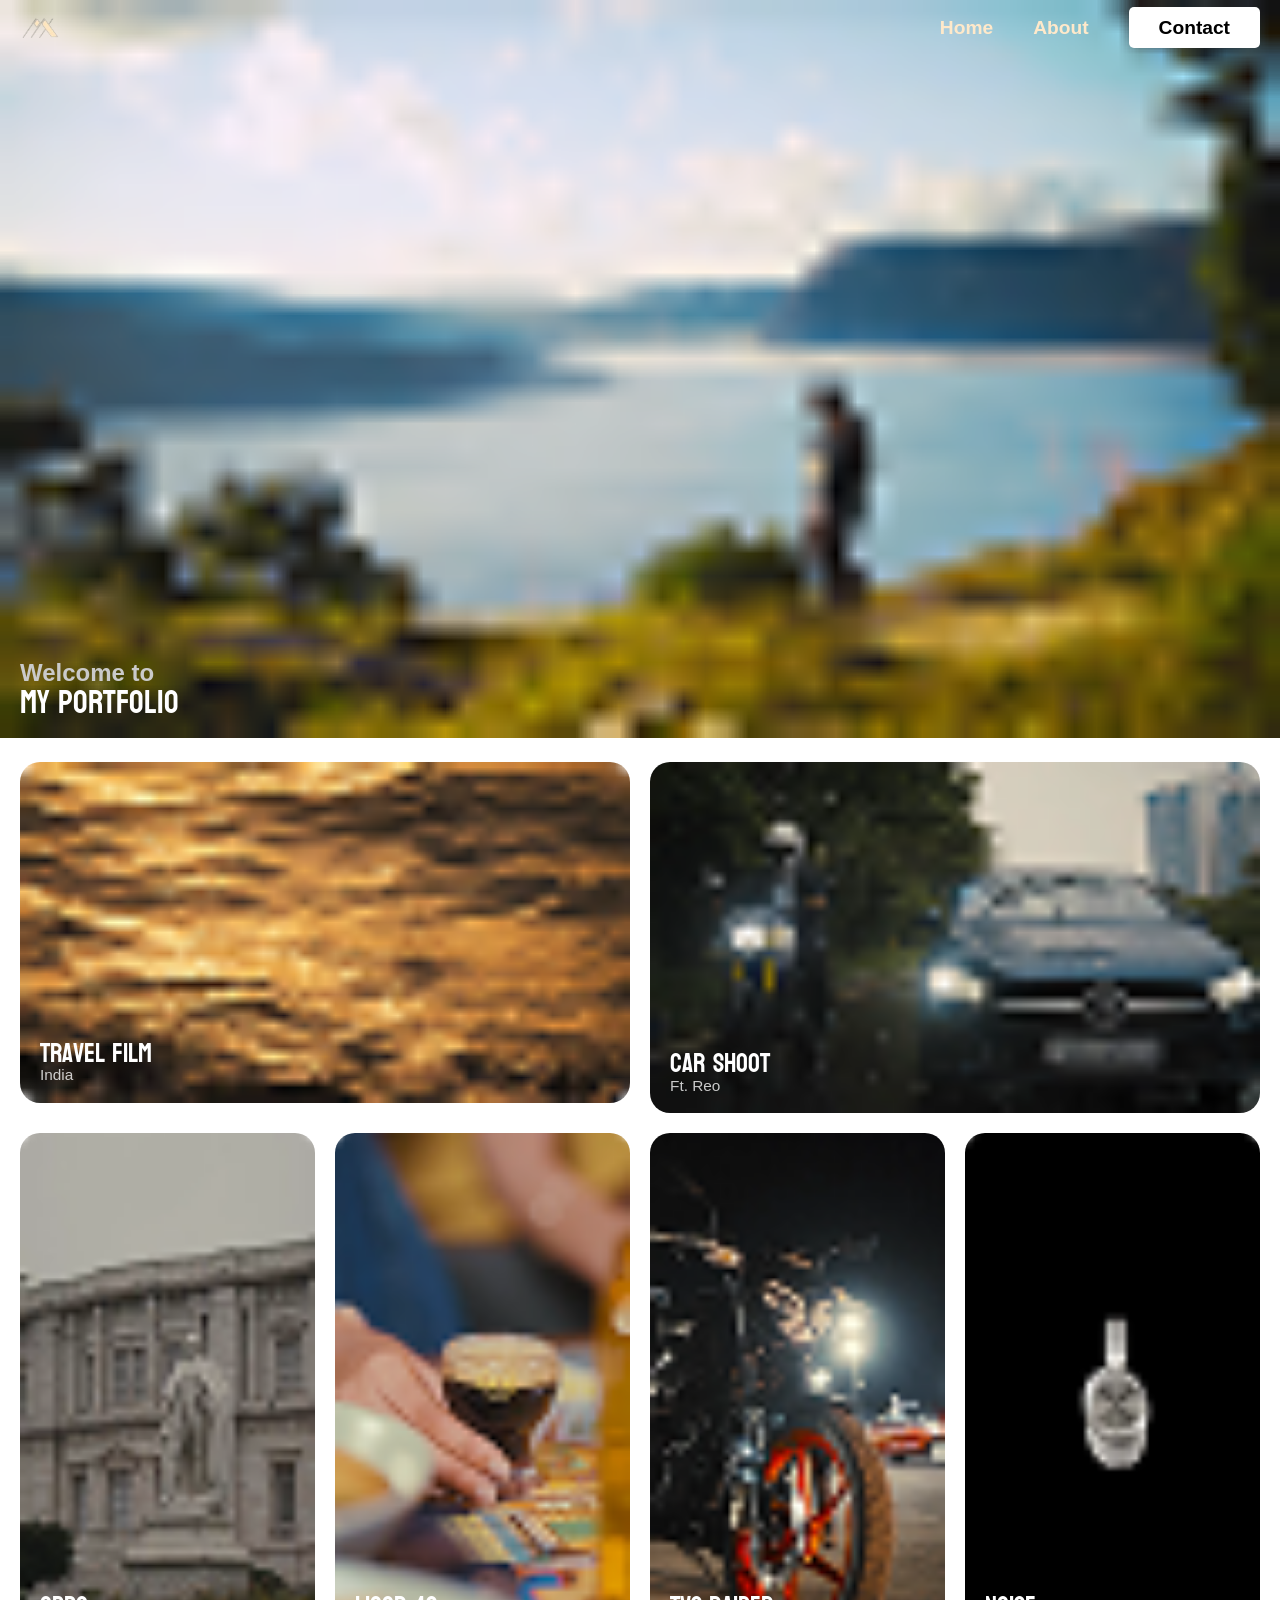
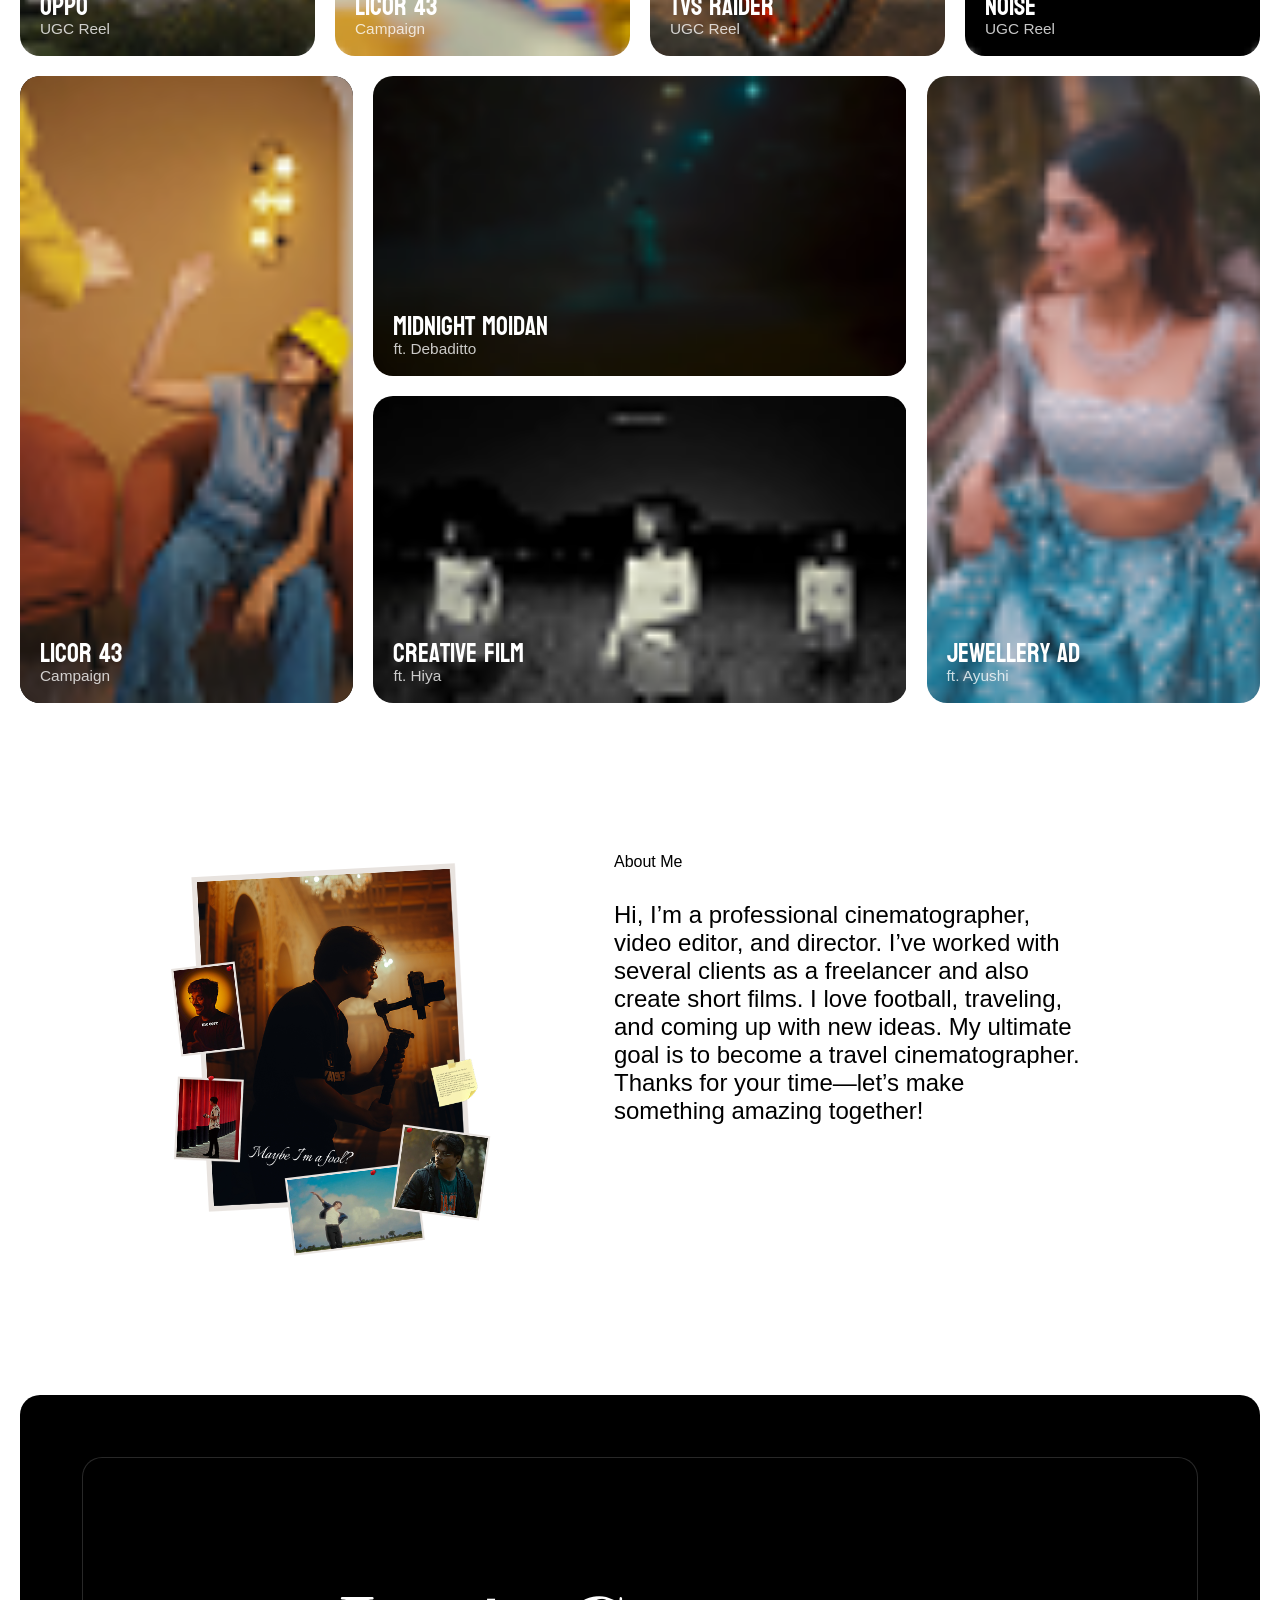
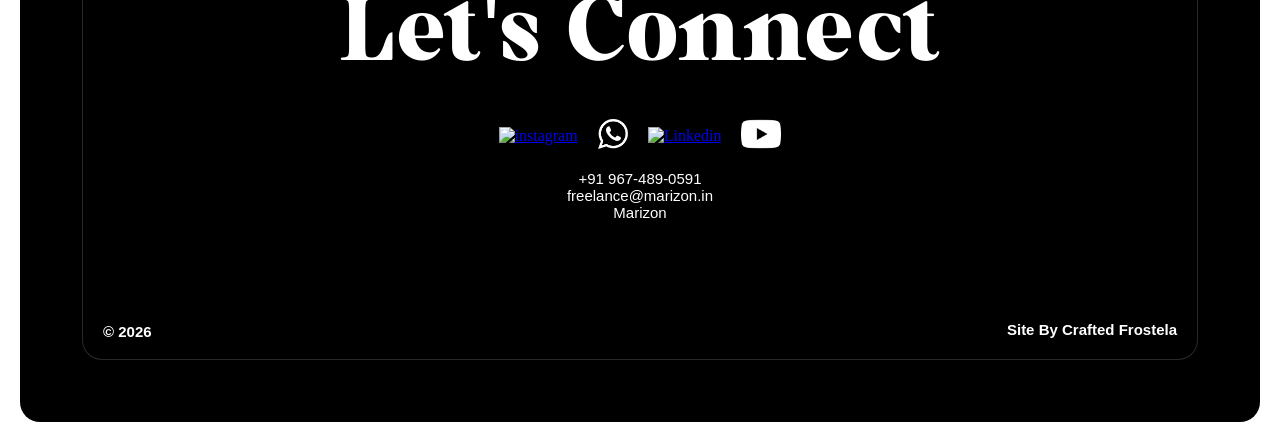
==== commit 0cac9569: "titles changed" ====
--- a/index.html
+++ b/index.html
@@ -86,7 +86,7 @@
           <h2 class="headline">Travel Film</h2>
           <HR class='mainline'>
           </HR>
-          <h4 class="mainsubtitle">Meghalaya</h4>
+          <h4 class="mainsubtitle">India</h4>
         </div>
       </div>
 
@@ -115,10 +115,10 @@
           <source src="contents/videos/oppo-phone.mp4" type="video/mp4" media="(max-width: 767px)">
         </video>
         <div class="texts">
-          <h2 class="headline">UGC AD</h2>
-          <HR class='mainline'>
-          </HR>
-          <h4 class="mainsubtitle">OPPO Mobile</h4>
+          <h2 class="headline">OPPO</h2>
+          <HR class='mainline'>
+          </HR>
+          <h4 class="mainsubtitle">UGC Reel</h4>
         </div>
       </div>
 
@@ -129,10 +129,10 @@
           <source src="contents/videos/LQR43-phone.mp4" type="video/mp4" media="(max-width: 767px)">
         </video>
         <div class="texts">
-          <h2 class="headline">Drinks AD</h2>
-          <HR class='mainline'>
-          </HR>
-          <h4 class="mainsubtitle">licor 43</h4>
+          <h2 class="headline">Licor 43</h2>
+          <HR class='mainline'>
+          </HR>
+          <h4 class="mainsubtitle">Campaign</h4>
         </div>
       </div>
 
@@ -143,10 +143,10 @@
           <source src="contents/videos/Bike_phone.mp4" type="video/mp4" media="(max-width: 767px)">
         </video>
         <div class="texts">
-          <h2 class="headline">Bike Shoot</h2>
-          <HR class='mainline'>
-          </HR>
-          <h4 class="mainsubtitle">Ft. Reo</h4>
+          <h2 class="headline">TVS Raider</h2>
+          <HR class='mainline'>
+          </HR>
+          <h4 class="mainsubtitle">UGC Reel</h4>
         </div>
       </div>
 
@@ -157,10 +157,10 @@
           <source src="contents/videos/NOISE-phone.mp4" type="video/mp4" media="(max-width: 767px)">
         </video>
         <div class="texts">
-          <h2 class="headline">UGC AD</h2>
-          <HR class='mainline'>
-          </HR>
-          <h4 class="mainsubtitle">Noise Headphone</h4>
+          <h2 class="headline">NOISE</h2>
+          <HR class='mainline'>
+          </HR>
+          <h4 class="mainsubtitle">UGC Reel</h4>
         </div>
       </div>
 
@@ -175,10 +175,10 @@
           <source src="contents/videos/LQR43merch-phone.mp4" type="video/mp4" media="(max-width: 767px)">
         </video>
         <div class="texts">
-          <h2 class="headline">Merch AD</h2>
-          <HR class='mainline'>
-          </HR>
-          <h4 class="mainsubtitle">licor 43</h4>
+          <h2 class="headline">Licor 43</h2>
+          <HR class='mainline'>
+          </HR>
+          <h4 class="mainsubtitle">Campaign</h4>
         </div>
       </div>
 
@@ -204,7 +204,7 @@
             <source src="contents/videos/hiya_moidan_phone.mp4" type="video/mp4" media="(max-width: 767px)">
           </video>
           <div class="texts">
-            <h2 class="headline">Moidan Film</h2>
+            <h2 class="headline">Creative Film</h2>
             <HR class='mainline'>
             </HR>
             <h4 class="mainsubtitle">ft. Hiya</h4>
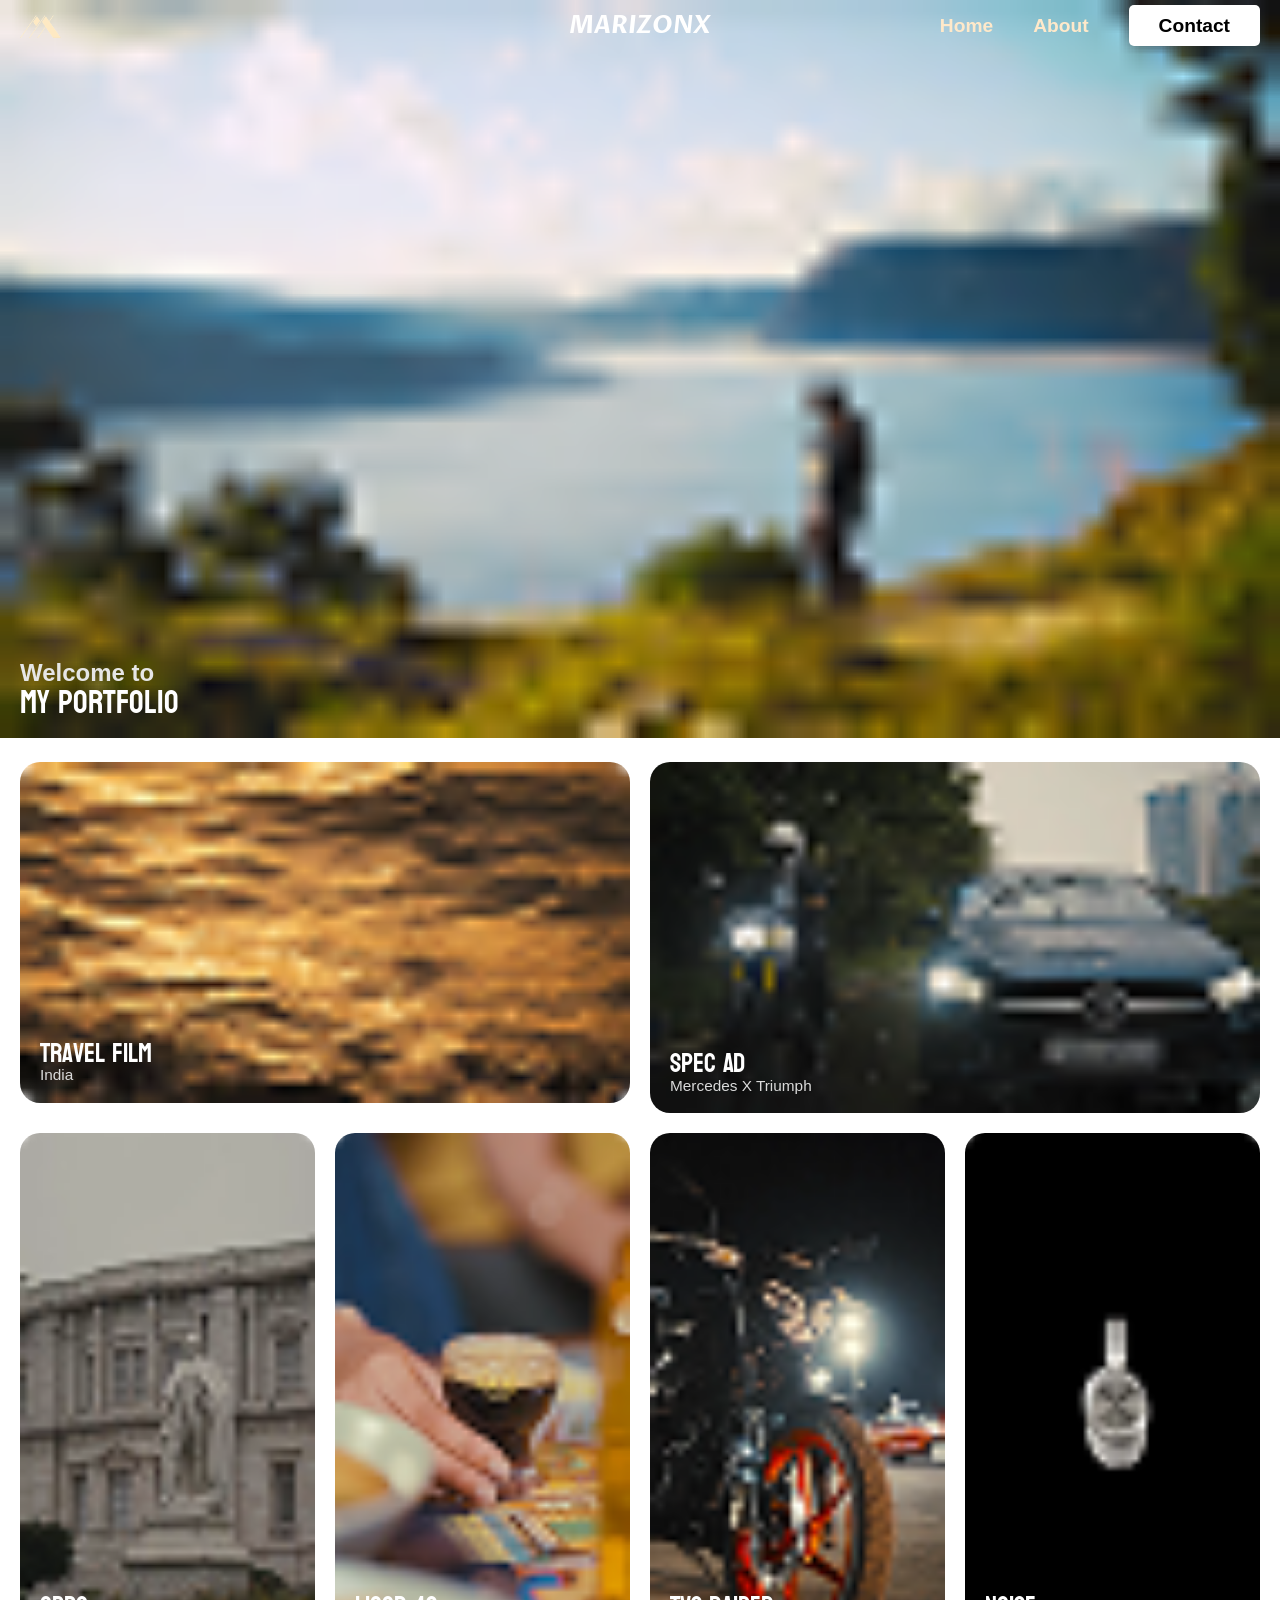
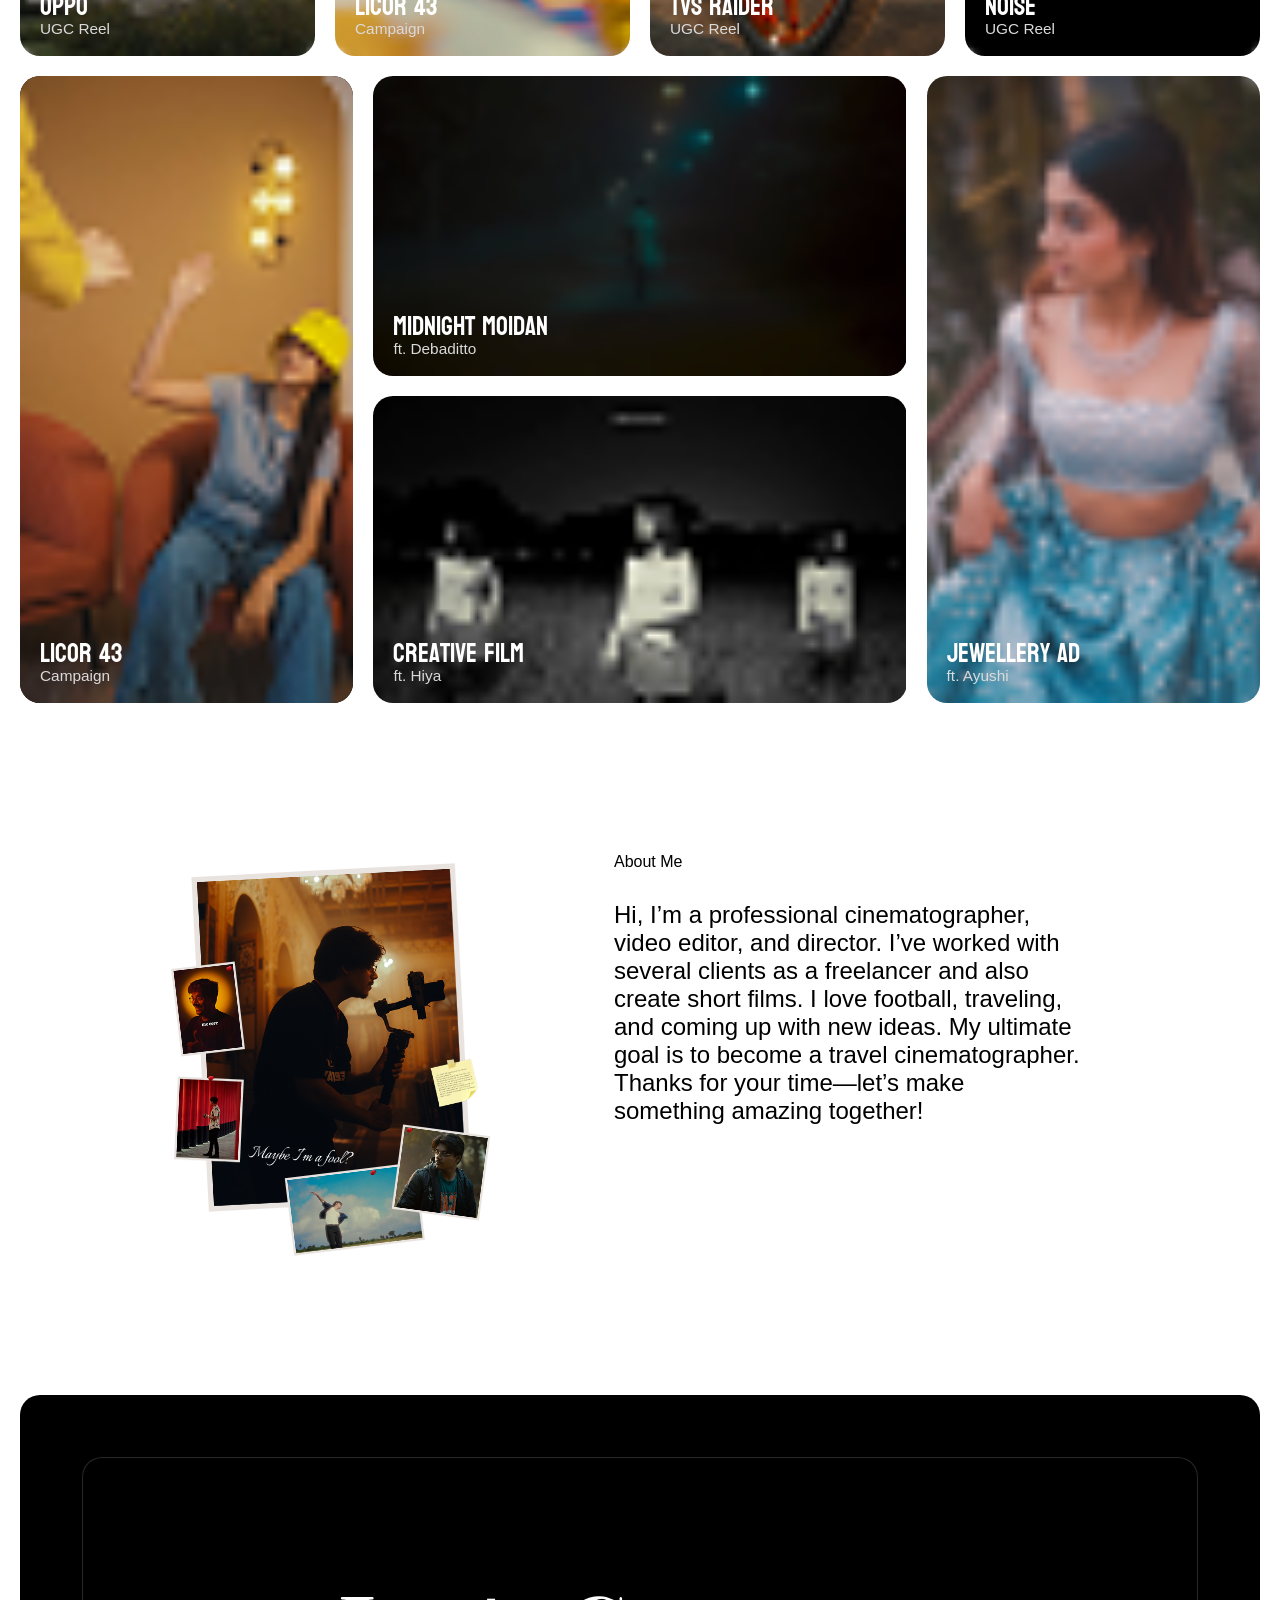
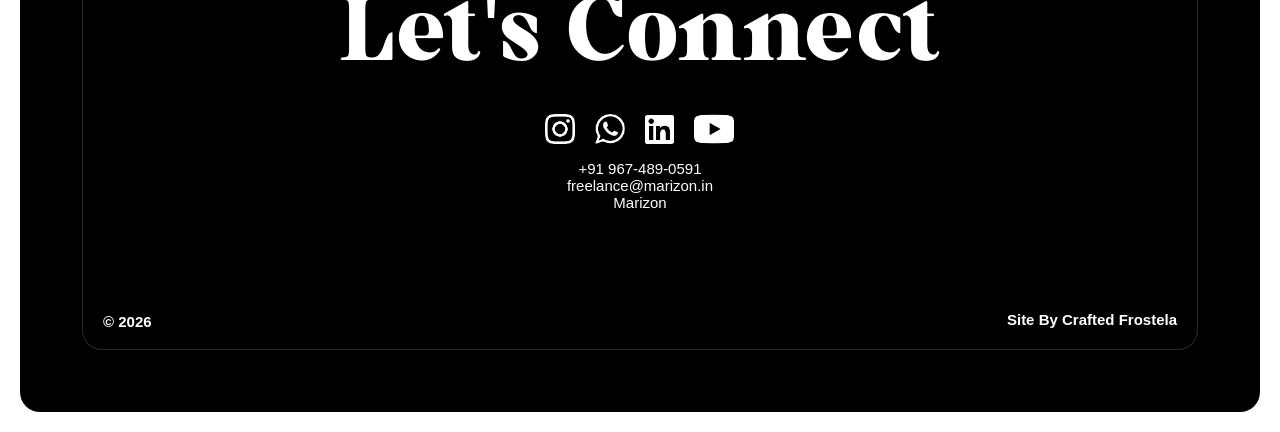
==== commit 72b84b0e: "icon optimized, marizonx name logo added back, ogimage added for embed, reel title changed, logo upd" ====
--- a/index.html
+++ b/index.html
@@ -4,28 +4,39 @@
 <head>
   <meta charset="UTF-8">
   <meta name="viewport" content="width=device-width, initial-scale=1.0">
-  <link rel="stylesheet" href="style.css">
-  <title>Marizon</title>
+
+  <!-- Primary SEO -->
+  <title>Marizon | Cinematographer & Video Editor</title>
 
   <meta name="description"
     content="Portfolio of Marizon, showcasing cinematic videography, filmmaking, and professional video editing.">
 
   <link rel="canonical" href="https://marizon.in/">
 
+  <!-- Open Graph / Social Sharing -->
   <meta property="og:title" content="Marizon | Cinematographer & Video Editor">
   <meta property="og:description" content="Explore cinematic videography, filmmaking, and professional video editing.">
   <meta property="og:image" content="https://marizon.in/contents/og-image.jpg">
+  <meta property="og:image:width" content="1200">
+  <meta property="og:image:height" content="630">
+  <meta property="og:image:type" content="image/jpeg">
   <meta property="og:url" content="https://marizon.in/">
   <meta property="og:type" content="website">
-
+  <meta property="og:site_name" content="Marizon">
+
+  <!-- Twitter / X -->
   <meta name="twitter:card" content="summary_large_image">
   <meta name="twitter:title" content="Marizon | Cinematographer & Video Editor">
   <meta name="twitter:description" content="Explore cinematic videography, filmmaking, and professional video editing.">
   <meta name="twitter:image" content="https://marizon.in/contents/og-image.jpg">
 
+  <!-- Favicon -->
   <link rel="icon" href="contents/favicon.ico" sizes="any">
   <link rel="icon" type="image/png" sizes="32x32" href="contents/favicon-32x32.png">
   <link rel="apple-touch-icon" sizes="180x180" href="contents/apple-touch-icon.png">
+
+  <!-- Stylesheet -->
+  <link rel="stylesheet" href="style.css">
 </head>
 
 <body>
@@ -35,6 +46,8 @@
   <header>
     <nav>
       <a href="./" target="_self"><img src="contents/logo.png" fetchpriority="high" alt="logo_image" class="logo"></a>
+
+      <h1>MARIZONX</h1>
 
       <button class="nav_toggle" aria-controls="primary-navigation" aria-expanded="false">
         <span class="bar"></span>
@@ -84,7 +97,6 @@
         </video>
         <div class="texts">
           <h2 class="headline">Travel Film</h2>
-          <HR class='mainline'>
           </HR>
           <h4 class="mainsubtitle">India</h4>
         </div>
@@ -97,10 +109,9 @@
           <source src="contents/videos/car_phone.mp4" type="video/mp4" media="(max-width: 767px)">
         </video>
         <div class="texts">
-          <h2 class="headline">Car Shoot</h2>
-          <HR class='mainline'>
-          </HR>
-          <h4 class="mainsubtitle">Ft. Reo</h4>
+          <h2 class="headline">Spec Ad</h2>
+          </HR>
+          <h4 class="mainsubtitle">Mercedes X Triumph</h4>
         </div>
       </div>
 
@@ -116,7 +127,6 @@
         </video>
         <div class="texts">
           <h2 class="headline">OPPO</h2>
-          <HR class='mainline'>
           </HR>
           <h4 class="mainsubtitle">UGC Reel</h4>
         </div>
@@ -130,7 +140,6 @@
         </video>
         <div class="texts">
           <h2 class="headline">Licor 43</h2>
-          <HR class='mainline'>
           </HR>
           <h4 class="mainsubtitle">Campaign</h4>
         </div>
@@ -144,7 +153,6 @@
         </video>
         <div class="texts">
           <h2 class="headline">TVS Raider</h2>
-          <HR class='mainline'>
           </HR>
           <h4 class="mainsubtitle">UGC Reel</h4>
         </div>
@@ -158,7 +166,6 @@
         </video>
         <div class="texts">
           <h2 class="headline">NOISE</h2>
-          <HR class='mainline'>
           </HR>
           <h4 class="mainsubtitle">UGC Reel</h4>
         </div>
@@ -176,7 +183,6 @@
         </video>
         <div class="texts">
           <h2 class="headline">Licor 43</h2>
-          <HR class='mainline'>
           </HR>
           <h4 class="mainsubtitle">Campaign</h4>
         </div>
@@ -191,7 +197,6 @@
           </video>
           <div class="texts">
             <h2 class="headline">Midnight Moidan</h2>
-            <HR class='mainline'>
             </HR>
             <h4 class="mainsubtitle">ft. Debaditto</h4>
           </div>
@@ -205,7 +210,6 @@
           </video>
           <div class="texts">
             <h2 class="headline">Creative Film</h2>
-            <HR class='mainline'>
             </HR>
             <h4 class="mainsubtitle">ft. Hiya</h4>
           </div>
@@ -220,7 +224,6 @@
         </video>
         <div class="texts">
           <h2 class="headline">jewellery ad</h2>
-          <HR class='mainline'>
           </HR>
           <h4 class="mainsubtitle">ft. Ayushi</h4>
         </div>
@@ -278,13 +281,13 @@
           <h1 class="conh1">Let's Connect</h1>
           <div class="scicons">
             <a class="ytcl" target="_blank" href="https://www.instagram.com/marizonx/"><img
-                src="contents/instagram-white-icon.webp" alt="instagram" class="ig"></a>
-            <a class="ytcl" target="_blank" href="http://Wa.me/919674890591/"><img src="contents/whatsapp.png"
+                src="contents/instaWhiteIcon.png" alt="instagram" class="ig"></a>
+            <a class="ytcl" target="_blank" href="http://Wa.me/919674890591/"><img src="contents/whatsappWhiteIcon.png"
                 alt="Whatsapp" class="wapp"></a>
             <a class="ytcl" target="_blank" href="https://www.linkedin.com/in/marizonx/"><img
-                src="contents/linkedin-app-white-icon.webp" alt="Linkedin" class="Lin"></a>
+                src="contents/linkedInWhiteIcon.png" alt="Linkedin" class="Lin"></a>
             <a class="ytcl" target="_blank" href="https://www.youtube.com/@anirbandass/"><img
-                src="contents/youtube.webp" alt="youtube" class="yt"></a>
+                src="contents/youtubeWhiteIcon.png" alt="youtube" class="yt"></a>
           </div>
 
           <div id="footer" class="cdet">
--- a/style.css
+++ b/style.css
@@ -129,7 +129,7 @@
     display: flex;
     align-items: center;
     justify-content: space-between;
-    padding: 12px 20px;
+    padding: 15px 20px;
     z-index: 1000;
 }
 
@@ -137,6 +137,15 @@
     width: 3.2vw;
     height: auto;
     display: block;
+}
+
+nav h1{
+    color: #ffffff;
+    font-family: "ProzaLibre-BoldItalic", Arial, Helvetica, sans-serif;
+    position: absolute;
+    left: 50%;
+    transform: translateX(-50%);
+    line-height: 1;
 }
 
 .nav_toggle {
@@ -294,7 +303,7 @@
 .top-container h4 {
     font-size: 1.5rem;
     font-family: Arial, Helvetica, sans-serif;
-    color: rgb(202, 202, 202);
+    color: rgb(230, 230, 230);
 }
 
 .top-container .main_title {
@@ -375,23 +384,11 @@
     font-weight: 100;
     text-align: left;
     transition: font-size 0.5s;
-    top: 2%;
     line-height: 100%;
 }
 
-.mainline {
-    margin: 0;
-    padding: 0;
-    border: 0;
-    width: 6vw;
-    height: 0;
-    background-color: #42ffed;
-    transition: margin-bottom 0.5s;
-
-}
-
 .mainsubtitle {
-    color: #ffffffc7;
+    color: rgb(218, 218, 218);
     font-family: arial, sans-serif;
     font-size: 1.2vw;
     font-weight: 100;
@@ -784,7 +781,7 @@
 }
 
 img.ig:hover {
-    content: url(contents/1_Instagram_colored_svg_1-512.webp);
+    content: url(contents/instaColoredIcon.png);
 }
 
 img.wapp {
@@ -793,7 +790,7 @@
 }
 
 img.wapp:hover {
-    content: url(contents/images-removebg-preview.png);
+    content: url(contents/whatsappColoredIcon.png);
 }
 
 img.Lin {
@@ -802,7 +799,7 @@
 }
 
 img.Lin:hover {
-    content: url(contents/LinkedIn_icon.svg.png);
+    content: url(contents/linkedInColoredIcon.png);
 }
 
 img.yt {
@@ -811,7 +808,7 @@
 }
 
 img.yt:hover {
-    content: url(contents/youtube\ color.png);
+    content: url(contents/youtubeColoredIcon.png);
 }
 
 .ytcl {
